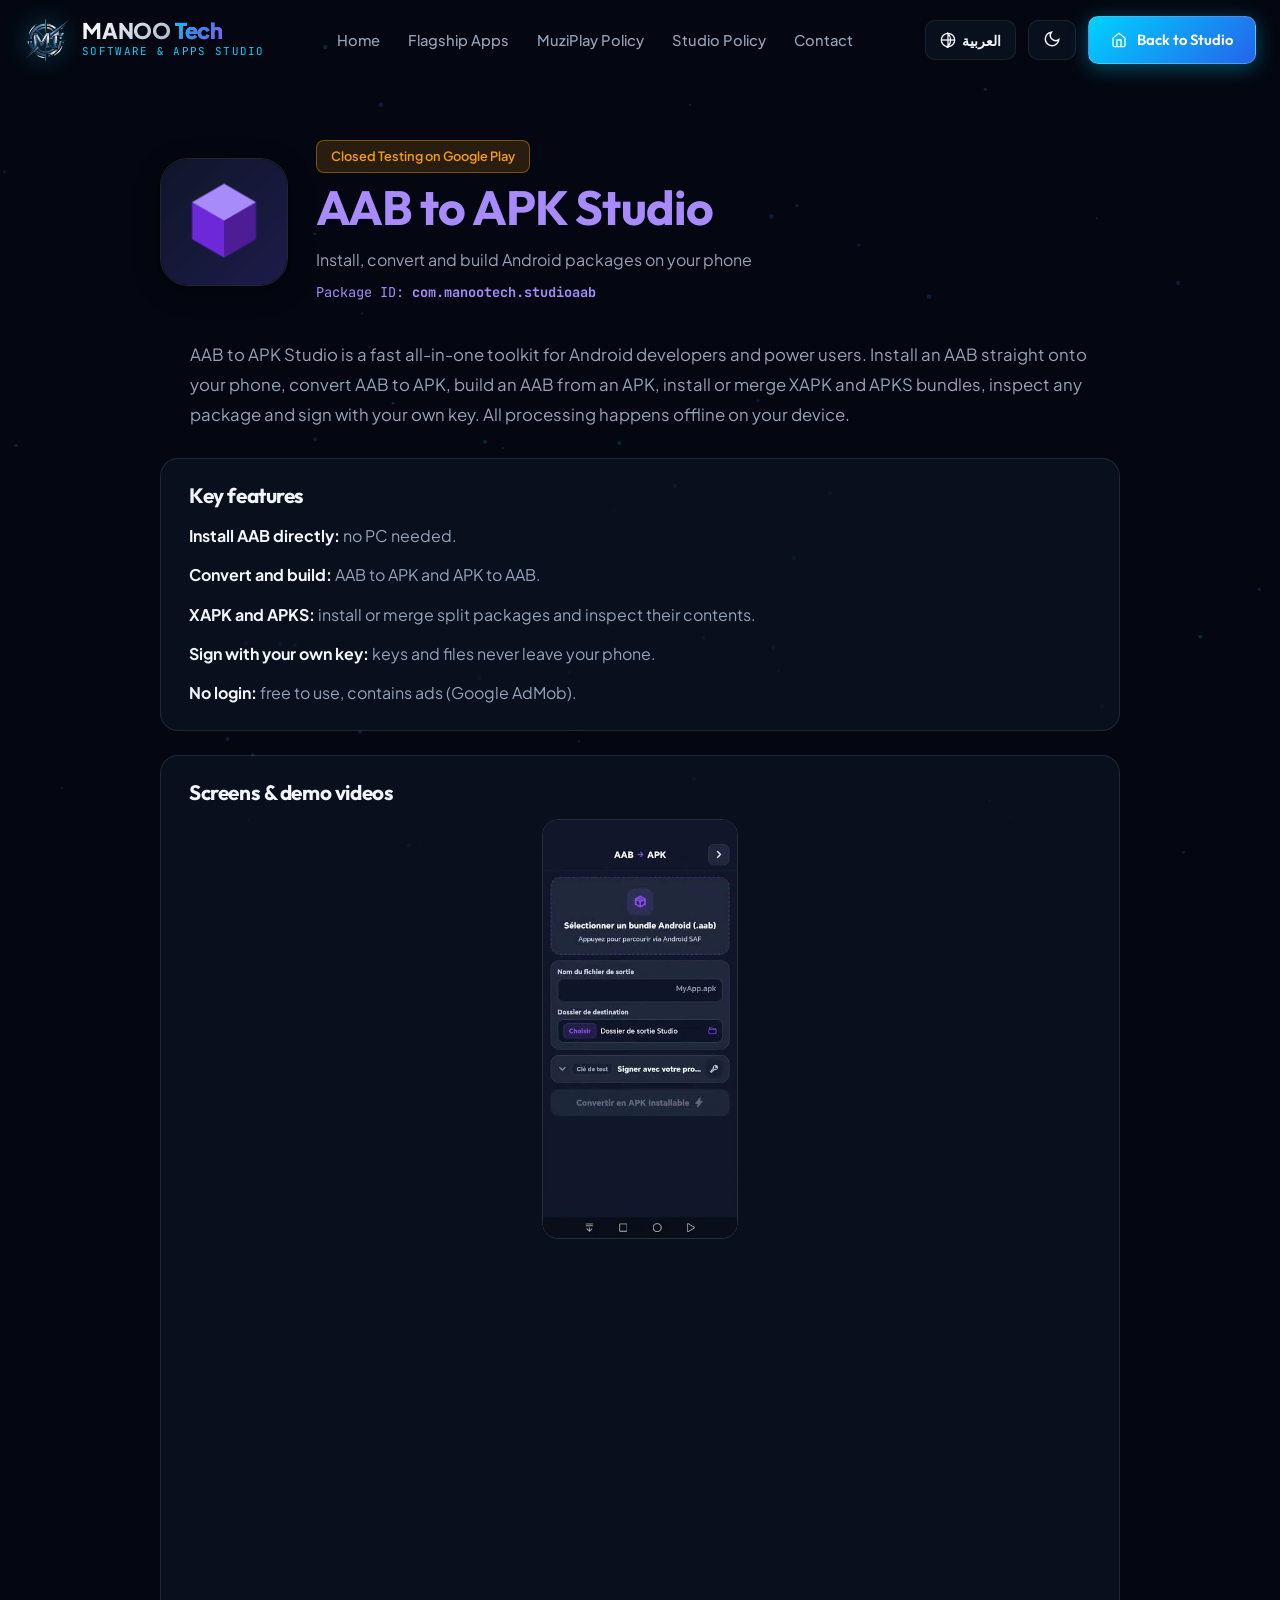
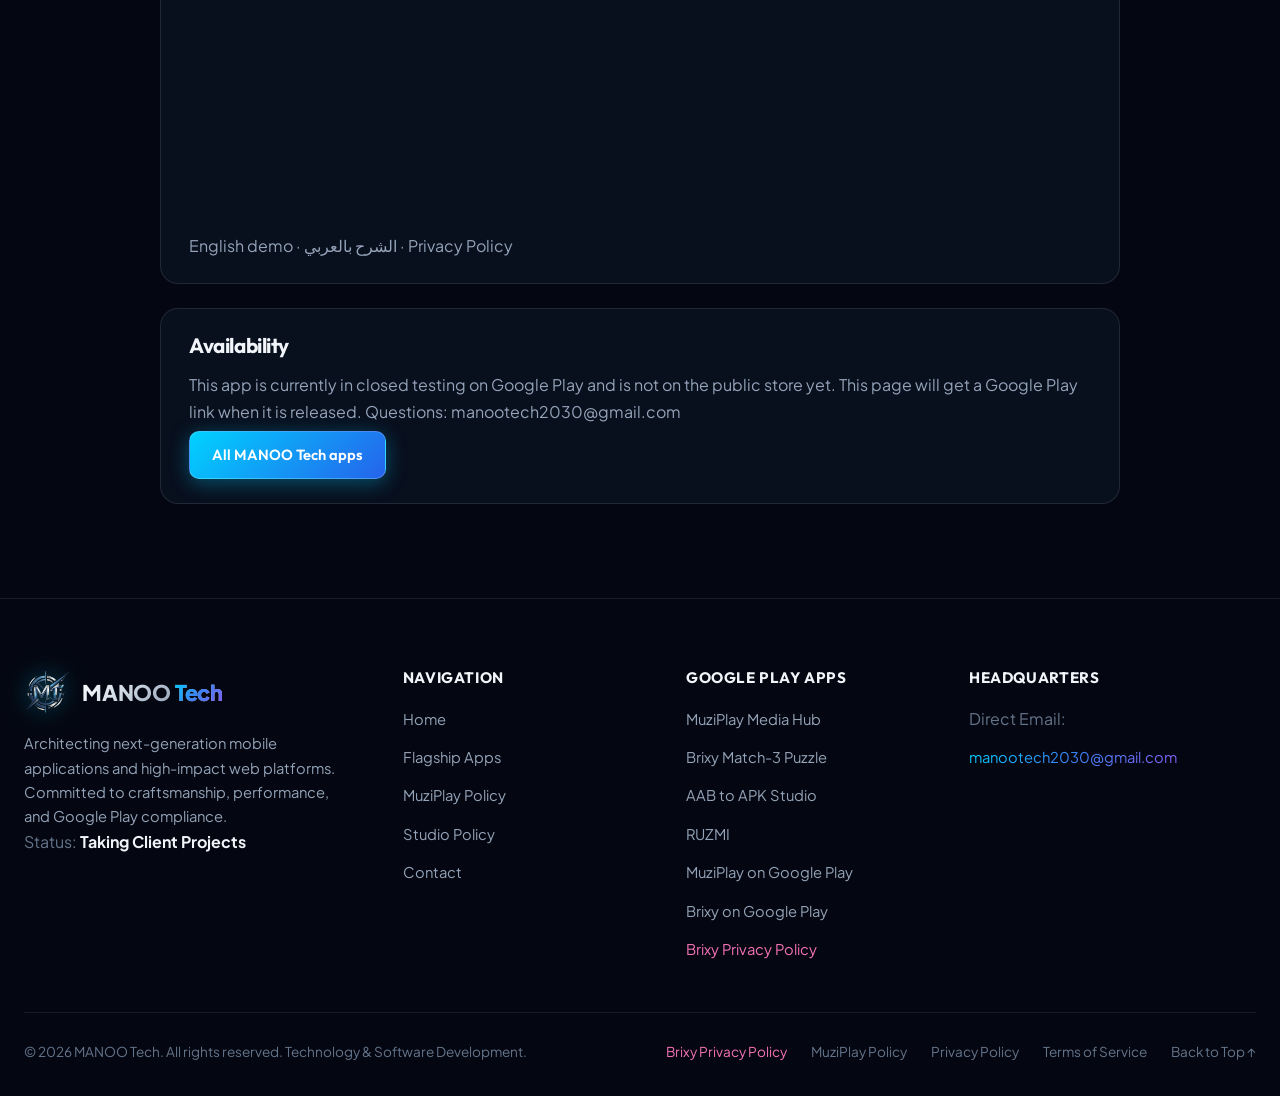
==== aab-to-apk-studio.html @ 621c97c5 "Add AAB to APK Studio and RUZMI (closed testing) cards and pages" ====
<!DOCTYPE html>
<html lang="en" dir="ltr" data-theme="dark">
<head>
  <meta charset="UTF-8">
  <meta name="viewport" content="width=device-width, initial-scale=1.0">
  <title>AAB to APK Studio | MANOO Tech</title>
  <meta name="description" content="AAB to APK Studio by MANOO Tech: install AAB directly, convert AAB to APK, build AAB from APK, install XAPK and APKS, offline. Currently in closed testing on Google Play.">
  <meta name="robots" content="index, follow">

  <!-- Favicon -->
  <link rel="icon" type="image/png" href="assets/images/logo-icon.png">

  <!-- Google Fonts -->
  <link rel="preconnect" href="https://fonts.googleapis.com">
  <link rel="preconnect" href="https://fonts.gstatic.com" crossorigin>
  <link href="https://fonts.googleapis.com/css2?family=JetBrains+Mono:wght@400;500;700&family=Outfit:wght@400;500;600;700;800;900&family=Plus+Jakarta+Sans:wght@300;400;500;600;700;800&family=Cairo:wght@400;600;700;800;900&display=swap" rel="stylesheet">

  <!-- Main Stylesheet -->
  <link rel="stylesheet" href="style.css">

  <style>
  html[lang="ar"] .en-only{display:none !important}
  html:not([lang="ar"]) .ar-only{display:none !important}
  .app-page{padding:140px 0 70px}
  .app-page-hero{display:flex;gap:28px;align-items:center;max-width:960px;margin:0 auto 36px;flex-wrap:wrap}
  .app-page-hero img.icon{width:128px;height:128px;border-radius:28px;box-shadow:0 6px 24px rgba(0,0,0,.4);border:1px solid rgba(255,255,255,.12)}
  .app-page h1{font-family:var(--font-heading);font-size:clamp(2rem,4vw,3rem);margin:6px 0 10px}
  .app-page .lead{color:var(--text-muted);font-size:1.05rem;line-height:1.8;max-width:900px;margin:0 auto 28px}
  .status-pill{display:inline-flex;align-items:center;gap:8px;padding:5px 14px;border-radius:8px;font-size:.8rem;font-weight:600;background:rgba(245,158,11,.15);border:1px solid rgba(245,158,11,.4);color:#f59e0b}
  .info-card{max-width:960px;margin:0 auto 24px;background:var(--bg-card);border:1px solid rgba(255,255,255,.1);border-radius:18px;padding:24px 28px}
  .info-card h2{font-family:var(--font-heading);font-size:1.3rem;margin-bottom:14px}
  .info-card ul{list-style:none;padding:0;margin:0;display:grid;gap:12px}
  .info-card li{line-height:1.7;color:var(--text-muted)}
  .info-card li strong{color:var(--text-main)}
  .vid-grid{display:grid;grid-template-columns:repeat(auto-fit,minmax(240px,1fr));gap:20px;justify-items:center}
  .vid-grid iframe{width:100%;max-width:315px;aspect-ratio:9/16;border:0;border-radius:14px}
  .shots{display:flex;gap:18px;flex-wrap:wrap;justify-content:center}
  .shots img{height:420px;border-radius:16px;border:1px solid rgba(255,255,255,.12)}
  .pkg{font-family:var(--font-mono);word-break:break-all}
  .actions{display:flex;gap:12px;flex-wrap:wrap;margin-top:6px}
  @media(max-width:600px){.app-page-hero{flex-direction:column;text-align:center}}
</style>
</head>
<body>

  <!-- Particle Background Canvas -->
  <canvas id="matrixCanvas"></canvas>

  <!-- ==========================================================================
       Header / Navbar
       ========================================================================== -->
  <header class="site-header">
    <div class="container nav-wrap">
      
      <!-- Brand Logo -->
      <a href="index.html#home" class="brand-logo" id="nav-brand" aria-label="MANOO Tech Home">
        <img src="assets/images/logo-icon.png" alt="MANOO Tech Logo" class="brand-icon-img">
        <div class="brand-text-group" dir="ltr">
          <span class="brand-name" dir="ltr"><bdi>MANOO</bdi> <span class="gradient-cyan"><bdi>Tech</bdi></span></span>
          <span class="brand-tagline" dir="ltr"><bdi>Software &amp; Apps Studio</bdi></span>
        </div>
      </a>

      <!-- Navigation Links -->
      <nav aria-label="Main Navigation">
        <ul class="nav-links">
          <li><a href="index.html#home" class="nav-link" data-i18n="nav_home">Home</a></li>
          <li><a href="index.html#apps" class="nav-link" data-i18n="nav_apps">Flagship Apps</a></li>
          <li><a href="muziplay-privacy.html" class="nav-link">MuziPlay Policy</a></li>
          <li><a href="privacy.html" class="nav-link" data-i18n="nav_general_policy">Studio Policy</a></li>
          <li><a href="index.html#contact" class="nav-link" data-i18n="nav_contact">Contact</a></li>
        </ul>
      </nav>

      <!-- Action Utilities: Language Toggle & Theme Toggle -->
      <div class="nav-actions">
        <!-- Language Switcher -->
        <button class="nav-tool-btn" id="langToggleBtn" aria-label="Toggle Language" title="Switch Language">
          <svg width="16" height="16" viewBox="0 0 24 24" fill="none" stroke="currentColor" stroke-width="2">
            <circle cx="12" cy="12" r="10"></circle>
            <line x1="2" y1="12" x2="22" y2="12"></line>
            <path d="M12 2a15.3 15.3 0 0 1 4 10 15.3 15.3 0 0 1-4 10 15.3 15.3 0 0 1-4 10 15.3 15.3 0 0 1 4-10z"></path>
          </svg>
          <span id="langBtnText">العربية</span>
        </button>

        <!-- Theme Switcher -->
        <button class="nav-tool-btn" id="themeToggleBtn" aria-label="Toggle Dark/Light Mode">
          <span id="themeToggleIcon">
            <svg class="theme-toggle-icon" viewBox="0 0 24 24" fill="none" stroke="currentColor" stroke-width="2">
              <path d="M21 12.79A9 9 0 1 1 11.21 3 7 7 0 0 0 21 12.79z"></path>
            </svg>
          </span>
        </button>

        <!-- Back to Home CTA -->
        <a href="index.html" class="btn-primary" id="nav-cta-btn">
          <svg width="16" height="16" viewBox="0 0 24 24" fill="none" stroke="currentColor" stroke-width="2">
            <path d="M3 9l9-7 9 7v11a2 2 0 0 1-2 2H5a2 2 0 0 1-2-2z"/>
            <polyline points="9 22 9 12 15 12 15 22"/>
          </svg>
          <span data-i18n="policy_back_home">Back to Studio</span>
        </a>

        <button class="mobile-nav-toggle" aria-label="Toggle navigation menu">
          <svg width="24" height="24" viewBox="0 0 24 24" fill="none" stroke="currentColor" stroke-width="2">
            <line x1="3" y1="12" x2="21" y2="12"></line>
            <line x1="3" y1="6" x2="21" y2="6"></line>
            <line x1="3" y1="18" x2="21" y2="18"></line>
          </svg>
        </button>
      </div>
    </div>
  </header>

  <main>
<section class="app-page"><div class="container">
  <div class="app-page-hero">
    <img class="icon" src="assets/images/aab-studio-icon.png" alt="AAB to APK Studio icon">
    <div>
      <span class="status-pill"><span class="en-only">Closed Testing on Google Play</span><span class="ar-only">اختبار مغلق على Google Play</span></span>
      <h1 style="color:#a78bfa">AAB to APK Studio</h1>
      <div class="en-only" style="color:var(--text-muted)">Install, convert and build Android packages on your phone</div>
      <div class="ar-only" style="color:var(--text-muted)">تثبيت وتحويل وبناء حزم أندرويد على هاتفك</div>
      <div class="pkg" dir="ltr" style="margin-top:8px;font-size:.85rem;color:#a78bfa">Package ID: <strong>com.manootech.studioaab</strong></div>
    </div>
  </div>
  <p class="lead en-only">AAB to APK Studio is a fast all-in-one toolkit for Android developers and power users. Install an AAB straight onto your phone, convert AAB to APK, build an AAB from an APK, install or merge XAPK and APKS bundles, inspect any package and sign with your own key. All processing happens offline on your device.</p>
  <p class="lead ar-only">AAB to APK Studio استوديو سريع ومتكامل للمطورين والمستخدمين المحترفين. ثبّت ملف AAB مباشرة على هاتفك، حوّل AAB إلى APK، ابنِ AAB من APK، ثبّت أو ادمج حزم XAPK وAPKS، افحص أي حزمة ووقّع بمفتاحك الخاص. كل المعالجة تتم أوفلاين على جهازك.</p>
  <div class="info-card"><h2><span class="en-only">Key features</span><span class="ar-only">أهم المميزات</span></h2>
    <ul class="en-only"><li><strong>Install AAB directly:</strong> no PC needed.</li><li><strong>Convert and build:</strong> AAB to APK and APK to AAB.</li><li><strong>XAPK and APKS:</strong> install or merge split packages and inspect their contents.</li><li><strong>Sign with your own key:</strong> keys and files never leave your phone.</li><li><strong>No login:</strong> free to use, contains ads (Google AdMob).</li></ul><ul class="ar-only"><li><strong>تثبيت AAB مباشرة:</strong> بدون كمبيوتر.</li><li><strong>تحويل وبناء:</strong> من AAB إلى APK ومن APK إلى AAB.</li><li><strong>XAPK وAPKS:</strong> تثبيت أو دمج الحزم المقسّمة وفحص محتواها.</li><li><strong>توقيع بمفتاحك:</strong> المفاتيح والملفات لا تغادر هاتفك.</li><li><strong>بدون تسجيل دخول:</strong> مجاني ويحتوي على إعلانات (Google AdMob).</li></ul></div>
  <div class="info-card"><h2><span class="en-only">Screens &amp; demo videos</span><span class="ar-only">صور وفيديوهات شرح</span></h2>
    <div class="shots" style="margin-bottom:20px"><img src="assets/images/aab-studio-screen-en.jpg" alt="AAB to APK Studio screen"></div>
    <div class="vid-grid"><iframe src="https://www.youtube-nocookie.com/embed/MrFi4N395EU" title="demo" loading="lazy" allowfullscreen></iframe><iframe src="https://www.youtube-nocookie.com/embed/MbCEY2E-694" title="demo" loading="lazy" allowfullscreen></iframe></div>
    <p style="margin-top:14px;color:var(--text-muted)"><a href="https://youtube.com/shorts/MrFi4N395EU" target="_blank" rel="noopener">English demo</a> · <a href="https://youtube.com/shorts/MbCEY2E-694" target="_blank" rel="noopener">الشرح بالعربي</a> · <a href="https://aab-to-apk-studio-privacy.surge.sh/" target="_blank" rel="noopener"><span class="en-only">Privacy Policy</span><span class="ar-only">سياسة الخصوصية</span></a></p></div>
  <div class="info-card"><h2><span class="en-only">Availability</span><span class="ar-only">التوفر</span></h2>
    <p class="en-only" style="color:var(--text-muted)">This app is currently in closed testing on Google Play and is not on the public store yet. This page will get a Google Play link when it is released. Questions: <a href="mailto:manootech2030@gmail.com">manootech2030@gmail.com</a></p>
    <p class="ar-only" style="color:var(--text-muted)">التطبيق حالياً في الاختبار المغلق على Google Play وغير متاح بعد في المتجر العام. سنضيف رابط Google Play هنا عند الإصدار. للتواصل: <a href="mailto:manootech2030@gmail.com">manootech2030@gmail.com</a></p>
    <div class="actions"><a class="btn-primary" href="index.html#apps"><span class="en-only">All MANOO Tech apps</span><span class="ar-only">كل تطبيقات MANOO Tech</span></a></div></div>
</div></section>
</main>

  <!-- ==========================================================================
       Site Footer
       ========================================================================== -->
  <footer class="site-footer">
    <div class="container footer-container">
      
      <div class="footer-main-grid">
        
        <!-- Col 1: Brand Info -->
        <div class="footer-brand-summary">
          <a href="index.html#home" class="brand-logo" aria-label="MANOO Tech">
            <img src="assets/images/logo-icon.png" alt="MANOO Tech Logo" class="brand-icon-img">
            <span class="brand-name">
              <bdi dir="ltr">MANOO</bdi> <span class="gradient-cyan"><bdi dir="ltr">Tech</bdi></span>
            </span>
          </a>
          <p data-i18n="footer_summary">
            Architecting next-generation mobile applications and high-impact web platforms. Committed to craftsmanship, performance, and Google Play compliance.
          </p>
          <div class="footer-status-pill">
            <span class="status-indicator-dot"></span>
            <span style="color: var(--text-dim);" data-i18n="footer_status_label">Studio Status:</span>
            <strong data-i18n="footer_status_val">Open for Innovation</strong>
          </div>
        </div>

        <!-- Col 2: Navigation -->
        <div>
          <h4 class="footer-col-title" data-i18n="footer_nav_title">Navigation</h4>
          <ul class="footer-nav-list">
            <li><a href="index.html#home" data-i18n="nav_home">Home Overview</a></li>
            <li><a href="index.html#apps" data-i18n="nav_apps">Flagship Applications</a></li>
            <li><a href="muziplay-privacy.html">MuziPlay Policy</a></li>
            <li><a href="privacy.html" data-i18n="nav_general_policy">Studio General Policy</a></li>
            <li><a href="index.html#contact" data-i18n="nav_contact">Get In Touch</a></li>
          </ul>
        </div>

        <!-- Col 3: Flagship Products -->
        <div>
          <h4 class="footer-col-title" data-i18n="footer_apps_title">Google Play Apps</h4>
          <ul class="footer-nav-list">
            <li><a href="index.html#app-muziplay">MuziPlay Media Hub</a></li>
            <li><a href="index.html#app-brixy">Brixy Match-3 Puzzle</a></li>
            <li><a href="aab-to-apk-studio.html">AAB to APK Studio</a></li>
            <li><a href="ruzmi.html">RUZMI</a></li>
            <li><a href="https://play.google.com/store/apps/details?id=com.aistudio.muziplay.xnxfyx" target="_blank" rel="noopener">MuziPlay on Google Play</a></li>
            <li><a href="https://play.google.com/store/apps/details?id=com.aistudio.brixy.kwxyzq" target="_blank" rel="noopener">Brixy on Google Play</a></li>
            <li><a href="brixy-privacy.html" style="color: #f472b6;">Brixy Privacy Policy</a></li>
          </ul>
        </div>

        <!-- Col 4: Contact info -->
        <div>
          <h4 class="footer-col-title" data-i18n="footer_hq_title">Headquarters</h4>
          <ul class="footer-nav-list">
            <li><span style="color: var(--text-dim);" data-i18n="footer_email_label">Direct Email:</span></li>
            <li><a href="mailto:manootech2030@gmail.com" class="gradient-cyan">manootech2030@gmail.com</a></li>
          </ul>
        </div>

      </div>

      <!-- Bottom Bar -->
      <div class="footer-bottom-bar">
        <div data-i18n="footer_rights">
          © 2026 MANOO Tech. All rights reserved. Technology &amp; Software Development.
        </div>
        <div class="footer-legal-links">
          <a href="brixy-privacy.html" style="color: #f472b6;">Brixy Privacy Policy</a>
          <a href="muziplay-privacy.html">MuziPlay Policy</a>
          <a href="privacy.html" data-i18n="footer_privacy">Studio Policy</a>
          <a href="privacy.html#terms" data-i18n="footer_terms">Terms of Service</a>
          <a href="#" data-i18n="footer_top">Back to Top ↑</a>
        </div>
      </div>

    </div>
  </footer>

  <!-- Master Script -->
  <script src="script.js"></script>
</body>
</html>
---- style.css ----
/* ==========================================================================
   MANOO TECH - Premium Technology & Software Development
   Modern Cyber-Metallic Design System & Styling
   Dual-Theme (Dark / Futuristic Platinum Light) + Bilingual RTL Support
   ========================================================================== */

@import url('https://fonts.googleapis.com/css2?family=Cairo:wght@400;500;600;700;800;900&family=JetBrains+Mono:wght@400;500;600&family=Outfit:wght@300;400;500;600;700;800;900&family=Plus+Jakarta+Sans:wght@300;400;500;600;700&display=swap');

/* --- Root Design Tokens (Dark Theme Default) --- */
:root {
  --font-heading: 'Outfit', -apple-system, BlinkMacSystemFont, sans-serif;
  --font-body: 'Plus Jakarta Sans', -apple-system, BlinkMacSystemFont, sans-serif;
  --font-mono: 'JetBrains Mono', monospace;

  /* Dark Theme Colors */
  --bg-dark: #040711;
  --bg-deep: #070d1d;
  --bg-card: rgba(11, 20, 38, 0.65);
  --bg-card-hover: rgba(16, 28, 54, 0.85);
  --bg-elevated: #0f1c35;
  --bg-input: rgba(15, 23, 42, 0.75);
  --bg-header: rgba(4, 7, 17, 0.85);

  --text-main: #f1f5f9;
  --text-muted: #94a3b8;
  --text-dim: #64748b;

  --cyan-core: #00d2ff;
  --cyan-glow: rgba(0, 210, 255, 0.35);
  --blue-core: #2563eb;
  --blue-bright: #38bdf8;
  --emerald-accent: #10b981;
  --purple-accent: #8b5cf6;
  --amber-accent: #f59e0b;

  /* Chrome / Steel Gradients */
  --chrome-gradient: linear-gradient(135deg, #ffffff 0%, #cbd5e1 35%, #94a3b8 70%, #f8fafc 100%);
  --tech-gradient: linear-gradient(135deg, #00d2ff 0%, #3b82f6 50%, #8b5cf6 100%);

  /* Borders & Glass */
  --border-glass: rgba(255, 255, 255, 0.08);
  --border-cyan: rgba(0, 210, 255, 0.22);
  --border-active: rgba(0, 210, 255, 0.6);
  --glass-blur: blur(20px);
  --glass-shadow: 0 16px 40px -10px rgba(0, 0, 0, 0.65), 0 0 20px rgba(0, 210, 255, 0.08);

  /* Transitions */
  --ease-spring: cubic-bezier(0.16, 1, 0.3, 1);
  --transition-fast: 0.2s var(--ease-spring);
  --transition-medium: 0.35s var(--ease-spring);
}

/* --- Futuristic Platinum Light Theme --- */
[data-theme="light"] {
  --bg-dark: #f8fafc;
  --bg-deep: #ffffff;
  --bg-card: rgba(255, 255, 255, 0.85);
  --bg-card-hover: #ffffff;
  --bg-elevated: #f1f5f9;
  --bg-input: #ffffff;
  --bg-header: rgba(248, 250, 252, 0.88);

  --text-main: #0f172a;
  --text-muted: #475569;
  --text-dim: #64748b;

  --cyan-core: #0284c7;
  --cyan-glow: rgba(2, 132, 199, 0.2);
  --blue-core: #1d4ed8;
  --blue-bright: #0284c7;

  --chrome-gradient: linear-gradient(135deg, #0f172a 0%, #334155 50%, #0284c7 100%);
  --tech-gradient: linear-gradient(135deg, #0284c7 0%, #2563eb 100%);

  --border-glass: rgba(15, 23, 42, 0.1);
  --border-cyan: rgba(2, 132, 199, 0.28);
  --glass-shadow: 0 16px 35px -10px rgba(15, 23, 42, 0.08), 0 0 15px rgba(2, 132, 199, 0.05);
}

/* --- RTL Arabic Typography Overrides --- */
[dir="rtl"] {
  --font-heading: 'Cairo', 'Outfit', sans-serif;
  --font-body: 'Cairo', 'Plus Jakarta Sans', sans-serif;
  text-align: right;
}

[dir="rtl"] .hero-title,
[dir="rtl"] .section-title,
[dir="rtl"] .app-card-title,
[dir="rtl"] .brand-name {
  letter-spacing: normal;
}

[dir="rtl"] #hero-explore-btn svg {
  transform: scaleX(-1);
}

.app-play-btn svg,
[dir="rtl"] .app-play-btn svg,
.tech-pill svg,
[dir="rtl"] .tech-pill svg {
  transform: none !important;
}

/* --- Base Reset --- */
*, *::before, *::after {
  margin: 0;
  padding: 0;
  box-sizing: border-box;
}

html {
  scroll-behavior: smooth;
  font-size: 16px;
}

body {
  background-color: var(--bg-dark);
  color: var(--text-main);
  font-family: var(--font-body);
  line-height: 1.65;
  overflow-x: hidden;
  position: relative;
  min-height: 100vh;
  -webkit-font-smoothing: antialiased;
  -moz-osx-font-smoothing: grayscale;
  transition: background-color 0.3s ease, color 0.3s ease;
}

/* Background Atmosphere */
.ambient-glow-1 {
  position: fixed;
  top: -150px;
  left: 20%;
  width: 600px;
  height: 600px;
  background: radial-gradient(circle, rgba(0, 210, 255, 0.12) 0%, transparent 70%);
  filter: blur(80px);
  pointer-events: none;
  z-index: 0;
  animation: floatOrb 18s ease-in-out infinite alternate;
}

[data-theme="light"] .ambient-glow-1 {
  background: radial-gradient(circle, rgba(2, 132, 199, 0.08) 0%, transparent 70%);
}

.ambient-glow-2 {
  position: fixed;
  bottom: 10%;
  right: -100px;
  width: 650px;
  height: 650px;
  background: radial-gradient(circle, rgba(37, 99, 235, 0.14) 0%, transparent 70%);
  filter: blur(100px);
  pointer-events: none;
  z-index: 0;
  animation: floatOrb 22s ease-in-out infinite alternate-reverse;
}

[data-theme="light"] .ambient-glow-2 {
  background: radial-gradient(circle, rgba(99, 102, 241, 0.06) 0%, transparent 70%);
}

#matrixCanvas {
  position: fixed;
  top: 0;
  left: 0;
  width: 100vw;
  height: 100vh;
  pointer-events: none;
  z-index: 0;
  opacity: 0.35;
}

[data-theme="light"] #matrixCanvas {
  opacity: 0.15;
}

@keyframes floatOrb {
  0% { transform: translate(0, 0) scale(1); }
  50% { transform: translate(40px, -50px) scale(1.1); }
  100% { transform: translate(-30px, 30px) scale(0.95); }
}

/* Typography Helpers */
h1, h2, h3, h4, h5, h6 {
  font-family: var(--font-heading);
  font-weight: 700;
  letter-spacing: -0.02em;
  color: var(--text-main);
  line-height: 1.2;
}

.gradient-text {
  background: var(--chrome-gradient);
  -webkit-background-clip: text;
  -webkit-text-fill-color: transparent;
  display: inline-block;
}

.gradient-cyan {
  background: var(--tech-gradient);
  -webkit-background-clip: text;
  -webkit-text-fill-color: transparent;
  display: inline-block;
}

.code-font {
  font-family: var(--font-mono);
}

a {
  color: inherit;
  text-decoration: none;
  transition: color var(--transition-fast);
}

img {
  max-width: 100%;
  height: auto;
  display: block;
}

/* Layout Container */
.container {
  width: 100%;
  max-width: 1280px;
  margin: 0 auto;
  padding: 0 24px;
  position: relative;
  z-index: 2;
}

/* Section Header Component */
.section-badge {
  display: inline-flex;
  align-items: center;
  gap: 8px;
  padding: 6px 14px;
  background: rgba(0, 210, 255, 0.08);
  border: 1px solid var(--border-cyan);
  border-radius: 999px;
  color: var(--cyan-core);
  font-size: 0.82rem;
  font-weight: 600;
  letter-spacing: 0.06em;
  text-transform: uppercase;
  margin-bottom: 16px;
  backdrop-filter: blur(8px);
}

.section-badge .pulse-dot {
  width: 7px;
  height: 7px;
  border-radius: 50%;
  background: var(--cyan-core);
  box-shadow: 0 0 10px var(--cyan-core);
  animation: pulseCore 2s infinite;
}

@keyframes pulseCore {
  0%, 100% { opacity: 1; transform: scale(1); }
  50% { opacity: 0.4; transform: scale(1.3); }
}

.section-header {
  text-align: center;
  max-width: 740px;
  margin: 0 auto 64px auto;
}

.section-title {
  font-size: clamp(2rem, 3.5vw, 2.75rem);
  margin-bottom: 16px;
}

.section-desc {
  font-size: 1.08rem;
  color: var(--text-muted);
}

/* ==========================================================================
   Header & Navigation
   ========================================================================== */
.site-header {
  position: fixed;
  top: 0;
  left: 0;
  width: 100%;
  z-index: 100;
  padding: 16px 0;
  transition: all var(--transition-medium);
}

.site-header.scrolled {
  padding: 10px 0;
  background: var(--bg-header);
  backdrop-filter: var(--glass-blur);
  -webkit-backdrop-filter: var(--glass-blur);
  border-bottom: 1px solid var(--border-glass);
  box-shadow: 0 10px 30px -10px rgba(0,0,0,0.25);
}

.nav-wrap {
  display: flex;
  align-items: center;
  justify-content: space-between;
}

.brand-logo {
  display: flex;
  align-items: center;
  gap: 12px;
  position: relative;
}

.brand-icon-img {
  width: 46px;
  height: 46px;
  object-fit: contain;
  filter: drop-shadow(0 0 12px var(--cyan-glow));
  transition: transform var(--transition-fast), filter var(--transition-fast);
}

.brand-logo:hover .brand-icon-img {
  transform: rotate(6deg) scale(1.08);
  filter: drop-shadow(0 0 20px var(--cyan-core));
}

.brand-text-group {
  display: flex;
  flex-direction: column;
  direction: ltr !important;
  unicode-bidi: isolate !important;
  text-align: left;
}

.brand-name {
  font-size: 1.35rem;
  font-weight: 800;
  letter-spacing: -0.01em;
  line-height: 1.1;
  background: var(--chrome-gradient);
  -webkit-background-clip: text;
  -webkit-text-fill-color: transparent;
  direction: ltr !important;
  unicode-bidi: isolate !important;
  white-space: nowrap;
}

.brand-tagline {
  font-size: 0.68rem;
  font-family: var(--font-mono);
  letter-spacing: 0.12em;
  color: var(--cyan-core);
  text-transform: uppercase;
  direction: ltr !important;
  unicode-bidi: isolate !important;
  white-space: nowrap;
}

.brand-name bdi,
.brand-name span {
  display: inline;
  direction: ltr !important;
  unicode-bidi: isolate !important;
}

[dir="rtl"] .brand-text-group {
  text-align: right;
  direction: ltr !important;
}



.nav-links {
  display: flex;
  align-items: center;
  list-style: none;
  gap: 28px;
}

.nav-link {
  font-size: 0.92rem;
  font-weight: 500;
  color: var(--text-muted);
  position: relative;
  padding: 6px 0;
}

.nav-link::after {
  content: '';
  position: absolute;
  bottom: 0;
  left: 0;
  width: 0;
  height: 2px;
  background: var(--cyan-core);
  box-shadow: 0 0 8px var(--cyan-core);
  transition: width var(--transition-fast);
}

.nav-link:hover, .nav-link.active {
  color: var(--text-main);
}

.nav-link:hover::after, .nav-link.active::after {
  width: 100%;
}

.nav-actions {
  display: flex;
  align-items: center;
  gap: 12px;
}

/* Nav Control Buttons (Language & Theme) */
.nav-tool-btn {
  display: inline-flex;
  align-items: center;
  justify-content: center;
  gap: 6px;
  height: 40px;
  padding: 0 14px;
  background: var(--bg-card);
  border: 1px solid var(--border-glass);
  border-radius: 10px;
  color: var(--text-main);
  font-family: var(--font-body);
  font-size: 0.85rem;
  font-weight: 600;
  cursor: pointer;
  transition: all var(--transition-fast);
  backdrop-filter: blur(10px);
}

.nav-tool-btn:hover {
  border-color: var(--border-cyan);
  color: var(--cyan-core);
  transform: translateY(-1px);
  box-shadow: 0 4px 12px var(--cyan-glow);
}

.theme-toggle-icon {
  width: 18px;
  height: 18px;
}

.btn-primary {
  display: inline-flex;
  align-items: center;
  justify-content: center;
  gap: 10px;
  padding: 11px 22px;
  background: linear-gradient(135deg, var(--cyan-core) 0%, var(--blue-core) 100%);
  border: 1px solid rgba(255, 255, 255, 0.2);
  border-radius: 10px;
  color: #ffffff;
  font-family: var(--font-heading);
  font-size: 0.92rem;
  font-weight: 600;
  cursor: pointer;
  box-shadow: 0 4px 20px var(--cyan-glow);
  transition: all var(--transition-fast);
  position: relative;
  overflow: hidden;
}

.btn-primary::before {
  content: '';
  position: absolute;
  top: 0;
  left: -100%;
  width: 100%;
  height: 100%;
  background: linear-gradient(90deg, transparent, rgba(255, 255, 255, 0.25), transparent);
  transition: left 0.6s ease;
}

.btn-primary:hover {
  transform: translateY(-2px);
  box-shadow: 0 8px 30px var(--cyan-glow);
}

.btn-primary:hover::before {
  left: 100%;
}

.btn-secondary {
  display: inline-flex;
  align-items: center;
  justify-content: center;
  gap: 10px;
  padding: 11px 20px;
  background: var(--bg-card);
  border: 1px solid var(--border-glass);
  border-radius: 10px;
  color: var(--text-main);
  font-family: var(--font-heading);
  font-size: 0.92rem;
  font-weight: 600;
  backdrop-filter: blur(10px);
  cursor: pointer;
  transition: all var(--transition-fast);
}

.btn-secondary:hover {
  background: var(--bg-card-hover);
  border-color: var(--border-cyan);
  color: var(--cyan-core);
  transform: translateY(-2px);
  box-shadow: 0 4px 18px var(--cyan-glow);
}

/* Mobile Toggle */
.mobile-nav-toggle {
  display: none;
  background: transparent;
  border: none;
  cursor: pointer;
  color: var(--text-main);
  padding: 8px;
}

/* ==========================================================================
   Hero Section (Streamlined & De-Cluttered)
   ========================================================================== */
.hero-section {
  min-height: 92vh;
  padding-top: 140px;
  padding-bottom: 70px;
  display: flex;
  align-items: center;
  position: relative;
}

.hero-grid {
  display: grid;
  grid-template-columns: 1.2fr 0.8fr;
  gap: 50px;
  align-items: center;
}

.hero-badge-wrap {
  margin-bottom: 20px;
}

.hero-status-pill {
  display: inline-flex;
  align-items: center;
  gap: 10px;
  padding: 8px 18px;
  background: var(--bg-card);
  border: 1px solid var(--border-cyan);
  border-radius: 100px;
  font-size: 0.88rem;
  font-weight: 600;
  backdrop-filter: blur(12px);
  box-shadow: 0 4px 20px rgba(0,0,0,0.15);
}

.hero-status-pill .google-play-badge {
  display: inline-flex;
  align-items: center;
  gap: 6px;
  color: var(--blue-bright);
}

.hero-status-pill .tag-separator {
  color: var(--border-glass);
}

.hero-status-pill .status-engineering-tag {
  color: #10b981;
  display: inline-flex;
  align-items: center;
  gap: 6px;
}

.hero-status-pill .blink-circle {
  width: 8px;
  height: 8px;
  border-radius: 50%;
  background: #10b981;
  box-shadow: 0 0 10px #10b981;
  animation: blinkFast 1.5s infinite;
}

@keyframes blinkFast {
  0%, 100% { opacity: 1; }
  50% { opacity: 0.3; }
}

.hero-title {
  font-size: clamp(2.4rem, 4.8vw, 3.9rem);
  font-weight: 800;
  line-height: 1.15;
  margin-bottom: 22px;
}

.hero-subtitle {
  font-size: 1.12rem;
  color: var(--text-muted);
  max-width: 580px;
  margin-bottom: 34px;
  line-height: 1.7;
}

.hero-cta-group {
  display: flex;
  flex-wrap: wrap;
  gap: 16px;
  margin-bottom: 44px;
}

.hero-stats-row {
  display: grid;
  grid-template-columns: repeat(3, 1fr);
  gap: 24px;
  padding-top: 28px;
  border-top: 1px solid var(--border-glass);
}

.stat-item {
  display: flex;
  flex-direction: column;
}

.stat-value {
  font-family: var(--font-heading);
  font-size: 2.1rem;
  font-weight: 800;
  color: var(--text-main);
  line-height: 1;
  margin-bottom: 6px;
}

.stat-value span {
  color: var(--cyan-core);
}

.stat-label {
  font-size: 0.82rem;
  color: var(--text-muted);
  text-transform: uppercase;
  letter-spacing: 0.05em;
}

/* Refined Hero Visual (Pure Brand Banner, No Clutter) */
.hero-visual {
  position: relative;
  display: flex;
  justify-content: center;
}

.hero-visual-card {
  position: relative;
  width: 100%;
  max-width: 480px;
  background: var(--bg-card);
  border: 1px solid var(--border-cyan);
  border-radius: 24px;
  padding: 24px;
  box-shadow: var(--glass-shadow);
  backdrop-filter: blur(20px);
  transition: transform var(--transition-medium), box-shadow var(--transition-medium);
}

.hero-visual-card:hover {
  transform: translateY(-4px);
  box-shadow: 0 25px 50px -10px rgba(0, 0, 0, 0.4), 0 0 35px var(--cyan-glow);
}

.card-top-header {
  display: flex;
  align-items: center;
  justify-content: space-between;
  margin-bottom: 18px;
  padding-bottom: 12px;
  border-bottom: 1px solid var(--border-glass);
}

.terminal-dots {
  display: flex;
  gap: 6px;
}

.terminal-dot {
  width: 10px;
  height: 10px;
  border-radius: 50%;
}

.dot-red { background: #ef4444; }
.dot-yellow { background: #f59e0b; }
.dot-green { background: #10b981; }

.tech-system-status {
  font-family: var(--font-mono);
  font-size: 0.75rem;
  color: var(--cyan-core);
  display: flex;
  align-items: center;
  gap: 6px;
}

.brand-banner-preview {
  width: 100%;
  border-radius: 16px;
  overflow: hidden;
  border: 1px solid var(--border-glass);
  box-shadow: 0 8px 24px rgba(0, 0, 0, 0.25);
}

.brand-banner-preview img {
  width: 100%;
  transition: transform 0.6s var(--ease-spring);
}

.hero-visual-card:hover .brand-banner-preview img {
  transform: scale(1.02);
}

.banner-footer-caption {
  display: flex;
  align-items: center;
  justify-content: space-between;
  margin-top: 14px;
  padding-top: 12px;
  border-top: 1px solid var(--border-glass);
  font-size: 0.8rem;
  color: var(--text-muted);
}

.banner-footer-caption span {
  display: flex;
  align-items: center;
  gap: 6px;
}

/* ==========================================================================
   Flagship Apps Showcase Section
   ========================================================================== */
.apps-section {
  padding: 100px 0;
  position: relative;
}

.app-showcase-card {
  background: var(--bg-card);
  border: 1px solid var(--border-glass);
  border-radius: 28px;
  padding: 50px 44px;
  margin-bottom: 56px;
  backdrop-filter: var(--glass-blur);
  transition: all var(--transition-medium);
  position: relative;
  overflow: hidden;
}

.app-showcase-card::before {
  content: '';
  position: absolute;
  top: 0;
  left: 0;
  width: 100%;
  height: 100%;
  background: radial-gradient(circle at 80% 20%, var(--card-glow, rgba(0, 210, 255, 0.08)), transparent 60%);
  pointer-events: none;
}

.app-showcase-card:hover {
  border-color: var(--card-border-hover, var(--border-cyan));
  transform: translateY(-4px);
  box-shadow: var(--glass-shadow);
}

.app-muziplay-theme {
  --card-glow: rgba(34, 197, 94, 0.12);
  --card-border-hover: rgba(34, 197, 94, 0.4);
}

.app-brixy-theme {
  --card-glow: rgba(236, 72, 153, 0.14);
  --card-border-hover: rgba(236, 72, 153, 0.4);
}

.app-card-grid {
  display: grid;
  grid-template-columns: 1.15fr 0.85fr;
  gap: 50px;
  align-items: center;
}

.app-card-grid.reverse-layout {
  grid-template-columns: 0.85fr 1.15fr;
}

.app-brand-row {
  display: flex;
  align-items: center;
  gap: 20px;
  margin-bottom: 20px;
}

.app-master-icon {
  width: 76px;
  height: 76px;
  border-radius: 18px;
  object-fit: cover;
  box-shadow: 0 10px 25px rgba(0,0,0,0.3);
  border: 2px solid rgba(255, 255, 255, 0.15);
}

.app-badge-box {
  display: flex;
  flex-direction: column;
  gap: 6px;
}

.app-type-tag {
  font-family: var(--font-mono);
  font-size: 0.78rem;
  letter-spacing: 0.08em;
  text-transform: uppercase;
  color: var(--cyan-core);
}

.testing-status-badge {
  display: inline-flex;
  align-items: center;
  gap: 8px;
  padding: 4px 12px;
  background: rgba(16, 185, 129, 0.15);
  border: 1px solid rgba(16, 185, 129, 0.35);
  border-radius: 6px;
  color: #10b981;
  font-size: 0.75rem;
  font-weight: 600;
  width: fit-content;
}

.testing-status-badge .badge-dot {
  width: 6px;
  height: 6px;
  border-radius: 50%;
  background: #10b981;
  box-shadow: 0 0 8px #10b981;
}

.app-card-title {
  font-size: clamp(1.9rem, 3vw, 2.5rem);
  margin-bottom: 14px;
  display: flex;
  align-items: baseline;
  gap: 12px;
  flex-wrap: wrap;
}

.app-card-title .subtitle-dim {
  font-size: 1.05rem;
  font-weight: 400;
  color: var(--text-muted);
}

.app-card-desc {
  font-size: 1.02rem;
  color: var(--text-muted);
  line-height: 1.7;
  margin-bottom: 26px;
}

/* Feature Pills Grid */
.features-bullet-grid {
  display: grid;
  grid-template-columns: 1fr 1fr;
  gap: 14px;
  margin-bottom: 32px;
}

.feature-bullet-item {
  display: flex;
  align-items: flex-start;
  gap: 10px;
  font-size: 0.92rem;
  color: var(--text-main);
}

.feature-icon-bullet {
  color: var(--cyan-core);
  margin-top: 3px;
  flex-shrink: 0;
}

/* Package ID Box */
.package-id-box {
  display: flex;
  align-items: center;
  justify-content: space-between;
  background: var(--bg-elevated);
  border: 1px solid var(--border-glass);
  border-radius: 10px;
  padding: 10px 16px;
  margin-bottom: 26px;
  font-family: var(--font-mono);
  font-size: 0.8rem;
  color: var(--text-muted);
}

.package-id-box code {
  color: var(--blue-bright);
}

.copy-id-btn {
  background: transparent;
  border: none;
  color: var(--text-muted);
  cursor: pointer;
  display: flex;
  align-items: center;
  gap: 6px;
  font-size: 0.75rem;
  transition: color var(--transition-fast);
}

.copy-id-btn:hover {
  color: var(--text-main);
}

/* App Action Buttons */
.app-actions-row {
  display: flex;
  flex-wrap: wrap;
  gap: 14px;
}

/* Mockup Display Box */
.app-mockup-wrapper {
  position: relative;
  display: flex;
  justify-content: center;
  align-items: center;
}

.phone-mockup-frame {
  position: relative;
  width: 290px;
  max-width: 100%;
  border-radius: 36px;
  padding: 10px;
  background: linear-gradient(135deg, #2a334a 0%, #0d1527 100%);
  border: 2px solid rgba(255, 255, 255, 0.15);
  box-shadow: 0 25px 60px -10px rgba(0,0,0,0.5), 0 0 30px var(--card-glow, rgba(0, 210, 255, 0.2));
  transition: transform 0.5s var(--ease-spring);
}

[data-theme="light"] .phone-mockup-frame {
  background: linear-gradient(135deg, #e2e8f0 0%, #cbd5e1 100%);
  border-color: rgba(15, 23, 42, 0.15);
  box-shadow: 0 20px 45px -10px rgba(15, 23, 42, 0.18);
}

.phone-mockup-frame:hover {
  transform: translateY(-8px) scale(1.02);
}

.phone-inner-screen {
  border-radius: 28px;
  overflow: hidden;
  background: #000;
  position: relative;
  width: 100%;
  aspect-ratio: 474 / 1024;
}

.phone-inner-screen img {
  width: 100%;
  height: 100%;
  object-fit: cover;
  display: block;
}

.phone-camera-island {
  position: absolute;
  top: 18px;
  left: 50%;
  transform: translateX(-50%);
  width: 70px;
  height: 16px;
  background: #000;
  border-radius: 12px;
  z-index: 10;
}

/* Interactive App Screenshot Tabs */
.preview-tabs-container {
  display: flex;
  flex-direction: column;
  align-items: center;
  gap: 14px;
}

.preview-tabs {
  display: flex;
  gap: 8px;
  flex-wrap: wrap;
  justify-content: center;
}

.preview-tab-btn {
  display: inline-flex;
  align-items: center;
  gap: 6px;
  padding: 6px 14px;
  background: var(--bg-elevated);
  border: 1px solid var(--border-glass);
  border-radius: 20px;
  color: var(--text-muted);
  font-size: 0.8rem;
  font-family: var(--font-body);
  font-weight: 600;
  cursor: pointer;
  transition: all var(--transition-fast);
}

.preview-tab-btn:hover, .preview-tab-btn.active {
  border-color: var(--cyan-core);
  background: var(--bg-card-hover);
  color: var(--text-main);
  box-shadow: 0 0 12px var(--cyan-glow);
}

.app-brixy-theme .preview-tab-btn:hover,
.app-brixy-theme .preview-tab-btn.active {
  border-color: #ec4899;
  box-shadow: 0 0 12px rgba(236, 72, 153, 0.3);
}

.phone-inner-screen img {
  width: 100%;
  display: block;
  transition: opacity 0.25s ease;
}




.form-group {
  margin-bottom: 16px;
}

.form-label {
  display: block;
  font-size: 0.82rem;
  font-weight: 600;
  color: var(--text-main);
  margin-bottom: 6px;
}

.form-input, .form-select, .form-textarea {
  width: 100%;
  background: var(--bg-input);
  border: 1px solid var(--border-glass);
  border-radius: 10px;
  padding: 12px 16px;
  color: var(--text-main);
  font-family: var(--font-body);
  font-size: 0.94rem;
  outline: none;
  transition: all var(--transition-fast);
}

.form-input:focus, .form-select:focus, .form-textarea:focus {
  border-color: var(--cyan-core);
  box-shadow: 0 0 15px var(--cyan-glow);
}

.form-select option {
  background: var(--bg-dark);
  color: var(--text-main);
}

/* ==========================================================================
   Services & Engineering Capabilities
   ========================================================================== */
.services-section {
  padding: 100px 0;
  position: relative;
}

.services-grid {
  display: grid;
  grid-template-columns: repeat(3, 1fr);
  gap: 26px;
}

.service-card {
  background: var(--bg-card);
  border: 1px solid var(--border-glass);
  border-radius: 22px;
  padding: 34px 28px;
  backdrop-filter: var(--glass-blur);
  transition: all var(--transition-medium);
  position: relative;
  overflow: hidden;
  display: flex;
  flex-direction: column;
}

.service-card:hover {
  border-color: var(--border-cyan);
  background: var(--bg-card-hover);
  transform: translateY(-6px);
  box-shadow: var(--glass-shadow);
}

.service-icon-box {
  width: 56px;
  height: 56px;
  border-radius: 16px;
  background: linear-gradient(135deg, rgba(0, 210, 255, 0.15) 0%, rgba(37, 99, 235, 0.25) 100%);
  border: 1px solid var(--border-cyan);
  display: flex;
  align-items: center;
  justify-content: center;
  color: var(--cyan-core);
  margin-bottom: 22px;
}

.service-card-title {
  font-size: 1.3rem;
  margin-bottom: 12px;
}

.service-card-desc {
  font-size: 0.95rem;
  color: var(--text-muted);
  line-height: 1.65;
  margin-bottom: 22px;
  flex-grow: 1;
}

.service-tags {
  display: flex;
  flex-wrap: wrap;
  gap: 8px;
}

.service-tag {
  font-size: 0.75rem;
  font-family: var(--font-mono);
  padding: 4px 10px;
  background: rgba(125, 125, 125, 0.1);
  border-radius: 6px;
  color: var(--text-muted);
}

/* ==========================================================================
   Engineering Pipeline & Lifecycle
   ========================================================================== */
.pipeline-section {
  padding: 90px 0;
  position: relative;
}

.pipeline-grid {
  display: grid;
  grid-template-columns: repeat(4, 1fr);
  gap: 22px;
  position: relative;
}

.pipeline-card {
  background: var(--bg-card);
  border: 1px solid var(--border-glass);
  border-radius: 18px;
  padding: 26px 22px;
  position: relative;
  transition: all var(--transition-fast);
}

.pipeline-card:hover {
  border-color: var(--border-cyan);
  background: var(--bg-card-hover);
  transform: translateY(-4px);
  box-shadow: var(--glass-shadow);
}

.pipeline-number {
  font-family: var(--font-mono);
  font-size: 1.8rem;
  font-weight: 800;
  color: var(--border-cyan);
  margin-bottom: 12px;
}

.pipeline-card:hover .pipeline-number {
  color: var(--cyan-core);
}

.pipeline-title {
  font-size: 1.15rem;
  margin-bottom: 10px;
}

.pipeline-desc {
  font-size: 0.88rem;
  color: var(--text-muted);
  line-height: 1.6;
}

/* ==========================================================================
   Tech Stack Bar / Marquee
   ========================================================================== */
.tech-stack-section {
  padding: 50px 0;
  border-top: 1px solid var(--border-glass);
  border-bottom: 1px solid var(--border-glass);
  background: var(--bg-elevated);
  backdrop-filter: blur(10px);
}

.tech-marquee-title {
  text-align: center;
  font-size: 0.85rem;
  font-family: var(--font-mono);
  letter-spacing: 0.14em;
  color: var(--text-dim);
  text-transform: uppercase;
  margin-bottom: 24px;
}

.tech-icons-row {
  display: flex;
  align-items: center;
  justify-content: center;
  flex-wrap: wrap;
  gap: 24px;
}

.tech-pill {
  display: flex;
  align-items: center;
  gap: 10px;
  padding: 8px 18px;
  background: var(--bg-card);
  border: 1px solid var(--border-glass);
  border-radius: 100px;
  font-size: 0.88rem;
  font-weight: 500;
  color: var(--text-muted);
  transition: all var(--transition-fast);
}

.tech-pill:hover {
  border-color: var(--border-cyan);
  color: var(--text-main);
  transform: translateY(-2px);
  box-shadow: 0 4px 16px var(--cyan-glow);
}

/* ==========================================================================
   Contact & Consultation Section
   ========================================================================== */
.contact-section {
  padding: 100px 0;
  position: relative;
}

.contact-grid {
  display: grid;
  grid-template-columns: 0.9fr 1.1fr;
  gap: 50px;
  background: var(--bg-card);
  border: 1px solid var(--border-glass);
  border-radius: 28px;
  padding: 50px 44px;
  backdrop-filter: var(--glass-blur);
}

.contact-info-col h3 {
  font-size: 2.1rem;
  margin-bottom: 16px;
}

.contact-info-desc {
  font-size: 1.02rem;
  color: var(--text-muted);
  line-height: 1.7;
  margin-bottom: 32px;
}

.contact-direct-items {
  display: flex;
  flex-direction: column;
  gap: 18px;
  margin-bottom: 36px;
}

.direct-item {
  display: flex;
  align-items: center;
  gap: 16px;
}

.direct-item-icon {
  width: 48px;
  height: 48px;
  border-radius: 12px;
  background: rgba(0, 210, 255, 0.1);
  border: 1px solid var(--border-cyan);
  display: flex;
  align-items: center;
  justify-content: center;
  color: var(--cyan-core);
  flex-shrink: 0;
}

.direct-item-meta span {
  font-size: 0.78rem;
  color: var(--text-dim);
  text-transform: uppercase;
  letter-spacing: 0.05em;
  display: block;
}

.direct-item-meta a, .direct-item-meta p {
  font-size: 1.02rem;
  font-weight: 600;
  color: var(--text-main);
}

.direct-item-meta a:hover {
  color: var(--cyan-core);
}

/* Form Styling */
.contact-form {
  display: flex;
  flex-direction: column;
  gap: 18px;
}

.form-row {
  display: grid;
  grid-template-columns: 1fr 1fr;
  gap: 18px;
}

.submit-feedback-msg {
  display: none;
  padding: 14px 18px;
  border-radius: 10px;
  font-size: 0.92rem;
  margin-top: 10px;
}

.submit-feedback-msg.success {
  display: block;
  background: rgba(16, 185, 129, 0.15);
  border: 1px solid #10b981;
  color: #10b981;
}

/* ==========================================================================
   Footer
   ========================================================================== */
.site-footer {
  border-top: 1px solid var(--border-glass);
  background: var(--bg-dark);
  padding: 70px 0 32px 0;
  position: relative;
  z-index: 2;
}

.footer-main-grid {
  display: grid;
  grid-template-columns: 1.4fr 1fr 1fr 1.2fr;
  gap: 44px;
  margin-bottom: 50px;
}

.footer-brand-summary {
  max-width: 320px;
}

.footer-brand-summary p {
  font-size: 0.92rem;
  color: var(--text-muted);
  line-height: 1.65;
  margin-top: 16px;
}

.footer-col-title {
  font-size: 0.95rem;
  font-weight: 700;
  color: var(--text-main);
  letter-spacing: 0.04em;
  text-transform: uppercase;
  margin-bottom: 18px;
}

.footer-nav-list {
  list-style: none;
  display: flex;
  flex-direction: column;
  gap: 12px;
}

.footer-nav-list a {
  font-size: 0.92rem;
  color: var(--text-muted);
}

.footer-nav-list a:hover {
  color: var(--cyan-core);
  padding-left: 4px;
}

[dir="rtl"] .footer-nav-list a:hover {
  padding-left: 0;
  padding-right: 4px;
}

.footer-bottom-bar {
  padding-top: 28px;
  border-top: 1px solid var(--border-glass);
  display: flex;
  align-items: center;
  justify-content: space-between;
  flex-wrap: wrap;
  gap: 16px;
  font-size: 0.85rem;
  color: var(--text-dim);
}

.footer-legal-links {
  display: flex;
  gap: 24px;
}

.footer-legal-links a:hover {
  color: var(--text-muted);
}

/* ==========================================================================
   Interactive Modals
   ========================================================================== */
.modal-backdrop {
  position: fixed;
  top: 0;
  left: 0;
  width: 100%;
  height: 100%;
  background: rgba(2, 4, 10, 0.85);
  backdrop-filter: blur(12px);
  z-index: 1000;
  display: flex;
  align-items: center;
  justify-content: center;
  padding: 24px;
  opacity: 0;
  visibility: hidden;
  transition: all var(--transition-medium);
}

.modal-backdrop.active {
  opacity: 1;
  visibility: visible;
}

.modal-dialog {
  background: var(--bg-card);
  border: 1px solid var(--border-cyan);
  border-radius: 24px;
  width: 100%;
  max-width: 660px;
  max-height: 90vh;
  overflow-y: auto;
  padding: 36px;
  position: relative;
  box-shadow: 0 25px 60px rgba(0, 0, 0, 0.6), 0 0 35px var(--cyan-glow);
  transform: translateY(20px) scale(0.96);
  transition: transform var(--transition-medium);
}

.modal-backdrop.active .modal-dialog {
  transform: translateY(0) scale(1);
}

.modal-close-btn {
  position: absolute;
  top: 24px;
  right: 24px;
  background: rgba(125, 125, 125, 0.15);
  border: none;
  color: var(--text-muted);
  width: 36px;
  height: 36px;
  border-radius: 50%;
  cursor: pointer;
  display: flex;
  align-items: center;
  justify-content: center;
  font-size: 1.1rem;
  transition: all var(--transition-fast);
}

[dir="rtl"] .modal-close-btn {
  right: auto;
  left: 24px;
}

.modal-close-btn:hover {
  background: rgba(125, 125, 125, 0.25);
  color: var(--text-main);
}

.modal-dialog h3 {
  font-size: 1.8rem;
  margin-bottom: 12px;
}

.modal-dialog p {
  color: var(--text-muted);
  font-size: 0.98rem;
  margin-bottom: 22px;
  line-height: 1.7;
}

.modal-policy-body {
  font-size: 0.92rem;
  line-height: 1.7;
  color: var(--text-muted);
}

.modal-policy-body h4 {
  color: var(--text-main);
  font-size: 1.1rem;
  margin: 18px 0 8px 0;
}

/* Toast Notification */
.toast-notice {
  position: fixed;
  bottom: 24px;
  right: 24px;
  background: var(--bg-card);
  border: 1px solid var(--border-cyan);
  border-radius: 12px;
  padding: 14px 20px;
  display: flex;
  align-items: center;
  gap: 12px;
  color: var(--text-main);
  font-size: 0.9rem;
  box-shadow: 0 10px 30px rgba(0, 0, 0, 0.3);
  backdrop-filter: blur(12px);
  z-index: 2000;
  transform: translateY(80px);
  opacity: 0;
  transition: all 0.35s var(--ease-spring);
}

[dir="rtl"] .toast-notice {
  right: auto;
  left: 24px;
}

.toast-notice.show {
  transform: translateY(0);
  opacity: 1;
}

/* ==========================================================================
   Responsive Breakpoints
   ========================================================================== */
@media (max-width: 1024px) {
  .hero-grid {
    grid-template-columns: 1fr;
    gap: 44px;
  }

  .hero-visual {
    order: -1;
  }

  .app-card-grid, .app-card-grid.reverse-layout {
    grid-template-columns: 1fr;
    gap: 36px;
  }

  .services-grid {
    grid-template-columns: repeat(2, 1fr);
  }

  .pipeline-grid {
    grid-template-columns: repeat(2, 1fr);
  }

  .contact-grid {
    grid-template-columns: 1fr;
    padding: 36px 24px;
  }

  .footer-main-grid {
    grid-template-columns: 1fr 1fr;
  }
}

@media (max-width: 992px) {
  .nav-links {
    position: fixed;
    top: 68px;
    left: 0;
    width: 100%;
    background: var(--bg-header);
    backdrop-filter: blur(20px);
    -webkit-backdrop-filter: blur(20px);
    flex-direction: column;
    padding: 28px 24px;
    gap: 18px;
    border-bottom: 1px solid var(--border-glass);
    transform: translateY(-150%);
    transition: transform var(--transition-medium);
  }

  .nav-links.open {
    transform: translateY(0);
  }

  .mobile-nav-toggle {
    display: block;
  }

  .nav-actions .btn-primary {
    display: none;
  }

  .services-grid {
    grid-template-columns: 1fr;
  }

  .pipeline-grid {
    grid-template-columns: 1fr;
  }

  .form-row {
    grid-template-columns: 1fr;
  }

  .features-bullet-grid {
    grid-template-columns: 1fr;
  }

  .hero-stats-row {
    grid-template-columns: 1fr;
    gap: 16px;
  }

  .footer-main-grid {
    grid-template-columns: 1fr;
    gap: 32px;
  }

  .footer-bottom-bar {
    flex-direction: column;
    text-align: center;
  }

  .app-showcase-card {
    padding: 32px 20px;
  }
}

/* Dedicated Mobile Polish (Smartphones & Small Tablets <= 580px) */
@media (max-width: 580px) {
  .container {
    padding: 0 16px;
  }

  /* Compact Navbar */
  .site-header {
    padding: 8px 0;
  }

  .brand-logo {
    gap: 8px;
  }

  .brand-icon-img {
    width: 36px;
    height: 36px;
  }

  .brand-name {
    font-size: 1.12rem;
  }

  .brand-tagline {
    display: none !important;
  }

  .nav-actions {
    gap: 6px;
  }

  .nav-tool-btn {
    padding: 6px 8px;
    font-size: 0.76rem;
    border-radius: 8px;
  }

  .nav-tool-btn svg {
    width: 14px;
    height: 14px;
  }

  /* Hero Section */
  .hero-section {
    padding: 95px 0 40px;
  }

  .hero-status-pill {
    font-size: 0.72rem;
    padding: 5px 12px;
    gap: 6px;
    flex-wrap: wrap;
    justify-content: center;
    text-align: center;
    line-height: 1.4;
  }

  .hero-title {
    font-size: clamp(1.8rem, 7.5vw, 2.3rem);
    line-height: 1.25;
    margin-bottom: 14px;
  }

  .hero-subtitle {
    font-size: 0.9rem;
    line-height: 1.6;
    margin-bottom: 20px;
  }

  .hero-cta-group {
    flex-direction: column;
    width: 100%;
    gap: 12px;
    margin-bottom: 26px;
  }

  .hero-cta-group .btn-primary,
  .hero-cta-group .btn-secondary {
    width: 100%;
    justify-content: center;
    padding: 13px 18px;
    font-size: 0.92rem;
  }

  .hero-stats-row {
    grid-template-columns: repeat(3, 1fr);
    gap: 6px;
    padding: 12px 8px;
  }

  .stat-value {
    font-size: 1.2rem;
  }

  .stat-label {
    font-size: 0.62rem;
    line-height: 1.25;
  }

  .hero-visual-card {
    padding: 12px;
    border-radius: 18px;
  }

  .terminal-chip {
    font-size: 0.72rem;
  }

  .tech-strip {
    gap: 6px;
    padding: 8px 0;
  }

  .tech-pill {
    padding: 5px 10px;
    font-size: 0.72rem;
  }

  /* App Cards & Screenshot Tabs */
  .apps-section {
    padding: 45px 0;
  }

  .app-showcase-card {
    padding: 20px 14px;
    border-radius: 20px;
    margin-bottom: 26px;
  }

  .app-master-icon {
    width: 48px;
    height: 48px;
    border-radius: 12px;
  }

  .app-card-title {
    font-size: 1.3rem;
    line-height: 1.3;
  }

  .app-card-desc {
    font-size: 0.88rem;
    line-height: 1.55;
  }

  .features-bullet-grid {
    gap: 8px;
  }

  .feature-bullet-item {
    padding: 8px 10px;
    font-size: 0.8rem;
    line-height: 1.45;
  }

  .package-id-box {
    flex-direction: column;
    align-items: flex-start;
    gap: 8px;
    padding: 9px 11px;
    font-size: 0.76rem;
  }

  .package-id-box code {
    word-break: break-all;
  }

  .copy-id-btn {
    width: 100%;
    justify-content: center;
  }

  .app-actions-row {
    flex-direction: column;
    width: 100%;
    gap: 10px;
  }

  .app-actions-row .btn-primary {
    width: 100%;
    justify-content: center;
    padding: 13px 18px;
    font-size: 0.95rem;
  }

  .phone-mockup-frame {
    width: 250px;
    max-width: 100%;
    border-radius: 32px;
    padding: 8px;
    margin: 0 auto;
  }

  .phone-inner-screen {
    border-radius: 22px;
  }

  .preview-tabs {
    display: flex;
    gap: 6px;
    justify-content: flex-start;
    overflow-x: auto;
    padding: 8px 2px;
    max-width: 100%;
    width: 100%;
    scrollbar-width: none;
    -webkit-overflow-scrolling: touch;
  }

  .preview-tab-btn {
    flex-shrink: 0;
    padding: 6px 12px;
    font-size: 0.75rem;
    white-space: nowrap;
  }

  /* Services & Pipeline */
  .section-title {
    font-size: 1.55rem;
    line-height: 1.3;
  }

  .section-desc {
    font-size: 0.88rem;
  }

  .service-card {
    padding: 18px 14px;
    border-radius: 16px;
  }

  .pipeline-card {
    padding: 16px 14px;
    border-radius: 16px;
  }

  /* Contact Section */
  .contact-grid {
    padding: 20px 14px;
    border-radius: 20px;
    gap: 26px;
  }

  .contact-info-col h3 {
    font-size: 1.35rem;
    line-height: 1.3;
  }

  .contact-info-desc {
    font-size: 0.88rem;
  }

  .direct-item {
    padding: 10px;
  }

  .form-input, .form-select, .form-textarea {
    padding: 10px 12px;
    font-size: 0.86rem;
  }

  #contact-submit-btn {
    width: 100%;
    justify-content: center;
    padding: 12px 18px;
  }

  /* Footer */
  .site-footer {
    padding: 36px 0 20px;
  }

  .footer-main-grid {
    gap: 22px;
  }

  .footer-brand-summary p {
    font-size: 0.85rem;
  }

  .footer-bottom-bar {
    padding-top: 18px;
    font-size: 0.76rem;
  }
}

/* ==========================================================================
   Privacy Policy & Terms Page Styles
   ========================================================================== */
.privacy-page-section {
  padding: 120px 0 80px;
  position: relative;
  z-index: 1;
}

.privacy-hero-wrap {
  text-align: center;
  max-width: 860px;
  margin: 0 auto 50px;
}

.privacy-hero-wrap .section-badge {
  display: inline-flex;
  margin-bottom: 16px;
}

.privacy-hero-title {
  font-family: var(--font-heading);
  font-size: clamp(2rem, 5vw, 3.2rem);
  font-weight: 800;
  line-height: 1.2;
  margin-bottom: 16px;
  letter-spacing: -0.02em;
}

.privacy-hero-desc {
  color: var(--text-muted);
  font-size: 1.1rem;
  line-height: 1.8;
  margin-bottom: 24px;
}

.privacy-meta-bar {
  display: inline-flex;
  align-items: center;
  gap: 16px;
  flex-wrap: wrap;
  justify-content: center;
  padding: 10px 24px;
  background: var(--bg-card);
  border: 1px solid var(--border-cyan);
  border-radius: 100px;
  font-size: 0.88rem;
  color: var(--cyan-core);
  box-shadow: 0 4px 20px rgba(0, 0, 0, 0.2);
}

.privacy-layout {
  display: grid;
  grid-template-columns: 290px 1fr;
  gap: 40px;
  align-items: start;
}

.privacy-sidebar {
  position: sticky;
  top: 100px;
  background: var(--bg-card);
  border: 1px solid var(--border-glass);
  border-radius: 20px;
  padding: 24px;
  box-shadow: var(--shadow-card);
  backdrop-filter: blur(12px);
}

.privacy-toc-title {
  font-family: var(--font-heading);
  font-size: 0.92rem;
  font-weight: 700;
  color: var(--text-main);
  text-transform: uppercase;
  letter-spacing: 0.05em;
  margin-bottom: 16px;
  display: flex;
  align-items: center;
  gap: 8px;
}

.privacy-toc-list {
  list-style: none;
  display: flex;
  flex-direction: column;
  gap: 6px;
  margin: 0;
  padding: 0;
}

.privacy-toc-link {
  color: var(--text-muted);
  font-size: 0.88rem;
  text-decoration: none;
  padding: 8px 12px;
  border-radius: 8px;
  transition: all var(--transition-fast);
  display: flex;
  align-items: center;
  gap: 8px;
}

.privacy-toc-link:hover {
  color: var(--cyan-core);
  background: rgba(0, 210, 255, 0.08);
}

.privacy-content-stream {
  display: flex;
  flex-direction: column;
  gap: 28px;
}

.policy-card {
  background: var(--bg-card);
  border: 1px solid var(--border-glass);
  border-radius: 20px;
  padding: 34px;
  box-shadow: var(--shadow-card);
  backdrop-filter: blur(12px);
  transition: border-color var(--transition-medium);
  scroll-margin-top: 110px;
}

.policy-card:hover {
  border-color: var(--border-cyan);
}

.policy-card-header {
  display: flex;
  align-items: center;
  gap: 16px;
  margin-bottom: 16px;
}

.policy-card-icon {
  width: 44px;
  height: 44px;
  border-radius: 12px;
  background: rgba(0, 210, 255, 0.1);
  border: 1px solid var(--border-cyan);
  display: flex;
  align-items: center;
  justify-content: center;
  color: var(--cyan-core);
  flex-shrink: 0;
}

.policy-card-title {
  font-family: var(--font-heading);
  font-size: 1.35rem;
  font-weight: 700;
  color: var(--text-main);
  margin: 0;
}

.policy-card-body {
  color: var(--text-muted);
  font-size: 0.98rem;
  line-height: 1.8;
}

.policy-card-body p {
  margin-bottom: 16px;
}

.policy-card-body p:last-child {
  margin-bottom: 0;
}

.policy-highlight-box {
  background: rgba(59, 130, 246, 0.08);
  padding: 18px 22px;
  border-radius: 12px;
  margin: 18px 0;
  font-size: 0.94rem;
  line-height: 1.7;
}

[dir="ltr"] .policy-highlight-box {
  border-left: 4px solid var(--cyan-core);
  border-right: none;
}

[dir="rtl"] .policy-highlight-box {
  border-right: 4px solid var(--cyan-core);
  border-left: none;
}

.policy-contact-banner {
  background: linear-gradient(135deg, rgba(0, 210, 255, 0.08) 0%, rgba(37, 99, 235, 0.12) 100%);
  border: 1px solid var(--border-cyan);
  border-radius: 20px;
  padding: 36px;
  text-align: center;
  margin-top: 10px;
}

.policy-contact-banner h4 {
  font-size: 1.4rem;
  margin-bottom: 10px;
  color: var(--text-main);
}

.policy-contact-banner p {
  color: var(--text-muted);
  margin-bottom: 20px;
  font-size: 1rem;
}

@media (max-width: 992px) {
  .privacy-layout {
    grid-template-columns: 1fr;
    gap: 24px;
  }
  .privacy-sidebar {
    display: none;
  }
  .policy-card {
    padding: 26px 20px;
  }
}

@media (max-width: 580px) {
  .privacy-page-section {
    padding: 85px 0 40px;
  }

  .privacy-hero-wrap {
    margin-bottom: 26px;
  }

  .privacy-hero-title {
    font-size: clamp(1.6rem, 6.5vw, 2.2rem);
    line-height: 1.25;
    margin-bottom: 12px;
  }

  .privacy-hero-desc {
    font-size: 0.92rem;
    line-height: 1.65;
    margin-bottom: 16px;
  }

  .privacy-meta-bar {
    border-radius: 12px;
    padding: 10px 14px;
    font-size: 0.78rem;
    gap: 6px;
    flex-direction: column;
    text-align: center;
    width: 100%;
  }

  .privacy-meta-bar span:nth-child(2) {
    display: none;
  }

  .privacy-content-stream {
    gap: 16px;
  }

  .policy-card {
    padding: 20px 16px;
    border-radius: 16px;
    scroll-margin-top: 75px;
    min-width: 0;
    width: 100%;
    overflow-wrap: break-word;
    word-break: break-word;
  }

  .policy-card-header {
    gap: 12px;
    margin-bottom: 12px;
  }

  .policy-card-icon {
    width: 36px;
    height: 36px;
    border-radius: 10px;
  }

  .policy-card-icon svg {
    width: 18px;
    height: 18px;
  }

  .policy-card-title {
    font-size: 1.15rem;
    line-height: 1.35;
  }

  .policy-card-body {
    font-size: 0.9rem;
    line-height: 1.65;
  }

  .policy-highlight-box {
    padding: 14px 14px;
    margin: 14px 0;
    font-size: 0.86rem;
    border-radius: 10px;
  }

  .policy-contact-banner {
    padding: 22px 14px;
    border-radius: 16px;
  }

  .policy-contact-banner h4 {
    font-size: 1.15rem;
  }

  .policy-contact-banner p {
    font-size: 0.88rem;
  }

  .policy-contact-banner .btn-primary {
    width: 100%;
    padding: 11px 14px;
    font-size: 0.85rem;
    justify-content: center;
    word-break: break-all;
  }
}



/* ==========================================================================
   Social Platforms / Follow Section
   ========================================================================== */
.social-section {
  padding: 90px 0 70px;
}

.social-head {
  text-align: center;
  max-width: 640px;
  margin: 0 auto 44px;
}

.social-head h3 {
  font-family: var(--font-heading);
  font-size: clamp(26px, 4vw, 38px);
  font-weight: 700;
  margin: 18px 0 12px;
  color: var(--text-main);
}

.social-desc {
  color: var(--text-muted);
  font-size: 16px;
  line-height: 1.7;
}

.social-grid {
  display: grid;
  grid-template-columns: repeat(auto-fit, minmax(220px, 1fr));
  gap: 18px;
}

.social-card {
  display: flex;
  flex-direction: column;
  align-items: center;
  gap: 10px;
  padding: 26px 20px;
  background: var(--bg-card);
  border: 1px solid rgba(148, 163, 184, 0.14);
  border-radius: 18px;
  text-align: center;
  text-decoration: none;
  color: var(--text-main);
  transition: transform 0.25s ease, border-color 0.25s ease, background 0.25s ease, box-shadow 0.25s ease;
  backdrop-filter: blur(8px);
}

.social-card:hover {
  transform: translateY(-4px);
  background: var(--bg-card-hover);
  border-color: var(--cyan-core);
  box-shadow: 0 12px 32px rgba(0, 210, 255, 0.12);
}

.social-icon {
  display: inline-flex;
  align-items: center;
  justify-content: center;
  width: 46px;
  height: 46px;
  border-radius: 14px;
  background: rgba(0, 210, 255, 0.08);
  border: 1px solid rgba(0, 210, 255, 0.22);
  color: var(--blue-bright);
}

.social-name {
  font-family: var(--font-heading);
  font-weight: 600;
  font-size: 16px;
  color: var(--text-main);
}

.social-sub {
  font-size: 13px;
  color: var(--text-dim);
}

.social-soon {
  opacity: 0.75;
  cursor: default;
}

.social-soon:hover {
  transform: none;
  border-color: rgba(148, 163, 184, 0.14);
  box-shadow: none;
  background: var(--bg-card);
}

.soon-chip {
  display: inline-block;
  padding: 3px 12px;
  border-radius: 999px;
  font-size: 12px;
  font-weight: 600;
  color: var(--amber-accent);
  background: rgba(245, 158, 11, 0.1);
  border: 1px solid rgba(245, 158, 11, 0.3);
}

[data-theme="light"] .social-card {
  background: rgba(255, 255, 255, 0.75);
  border-color: rgba(15, 23, 42, 0.1);
}

[data-theme="light"] .social-card:hover {
  background: #ffffff;
  box-shadow: 0 12px 32px rgba(37, 99, 235, 0.12);
}

@media (max-width: 640px) {
  .social-grid {
    grid-template-columns: repeat(2, 1fr);
  }
}


/* Monetization disclosure note (approved ads/IAP correction) */
.monetization-note {
  margin: 14px 0 4px;
  font-size: 13px;
  color: var(--text-dim);
}
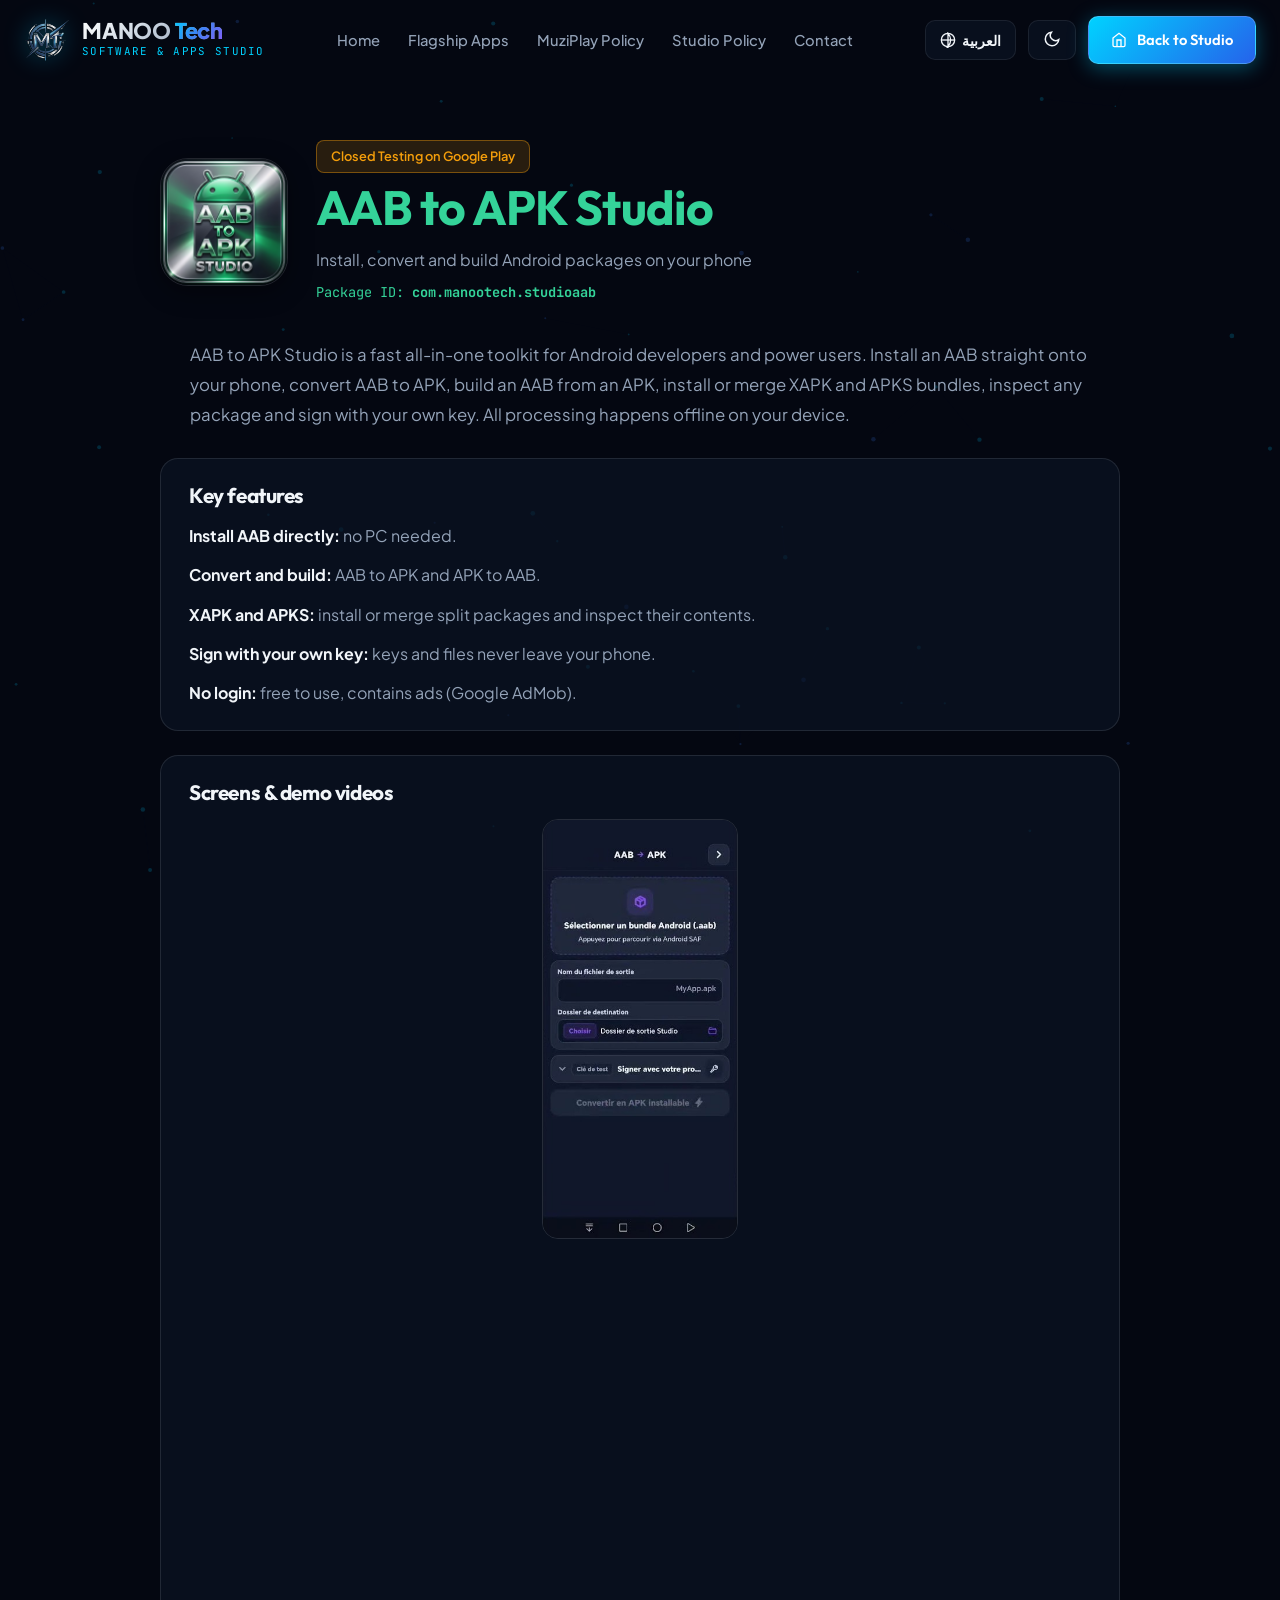
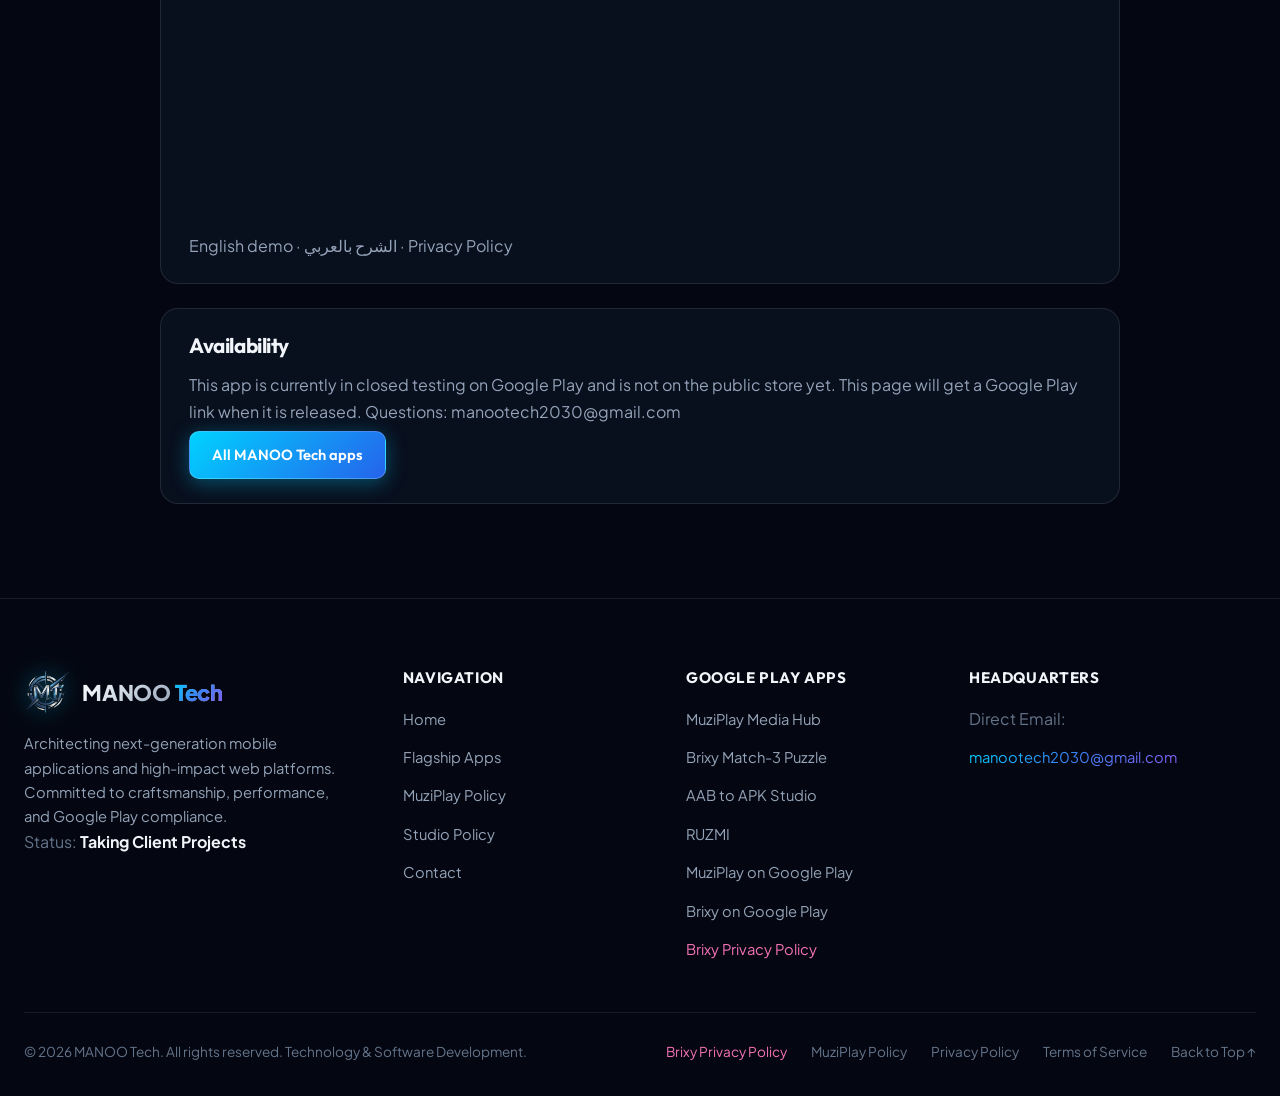
==== commit 064803ba: "Use real AAB to APK Studio and RUZMI icons" ====
--- a/aab-to-apk-studio.html
+++ b/aab-to-apk-studio.html
@@ -119,10 +119,10 @@
     <img class="icon" src="assets/images/aab-studio-icon.png" alt="AAB to APK Studio icon">
     <div>
       <span class="status-pill"><span class="en-only">Closed Testing on Google Play</span><span class="ar-only">اختبار مغلق على Google Play</span></span>
-      <h1 style="color:#a78bfa">AAB to APK Studio</h1>
+      <h1 style="color:#34d399">AAB to APK Studio</h1>
       <div class="en-only" style="color:var(--text-muted)">Install, convert and build Android packages on your phone</div>
       <div class="ar-only" style="color:var(--text-muted)">تثبيت وتحويل وبناء حزم أندرويد على هاتفك</div>
-      <div class="pkg" dir="ltr" style="margin-top:8px;font-size:.85rem;color:#a78bfa">Package ID: <strong>com.manootech.studioaab</strong></div>
+      <div class="pkg" dir="ltr" style="margin-top:8px;font-size:.85rem;color:#34d399">Package ID: <strong>com.manootech.studioaab</strong></div>
     </div>
   </div>
   <p class="lead en-only">AAB to APK Studio is a fast all-in-one toolkit for Android developers and power users. Install an AAB straight onto your phone, convert AAB to APK, build an AAB from an APK, install or merge XAPK and APKS bundles, inspect any package and sign with your own key. All processing happens offline on your device.</p>
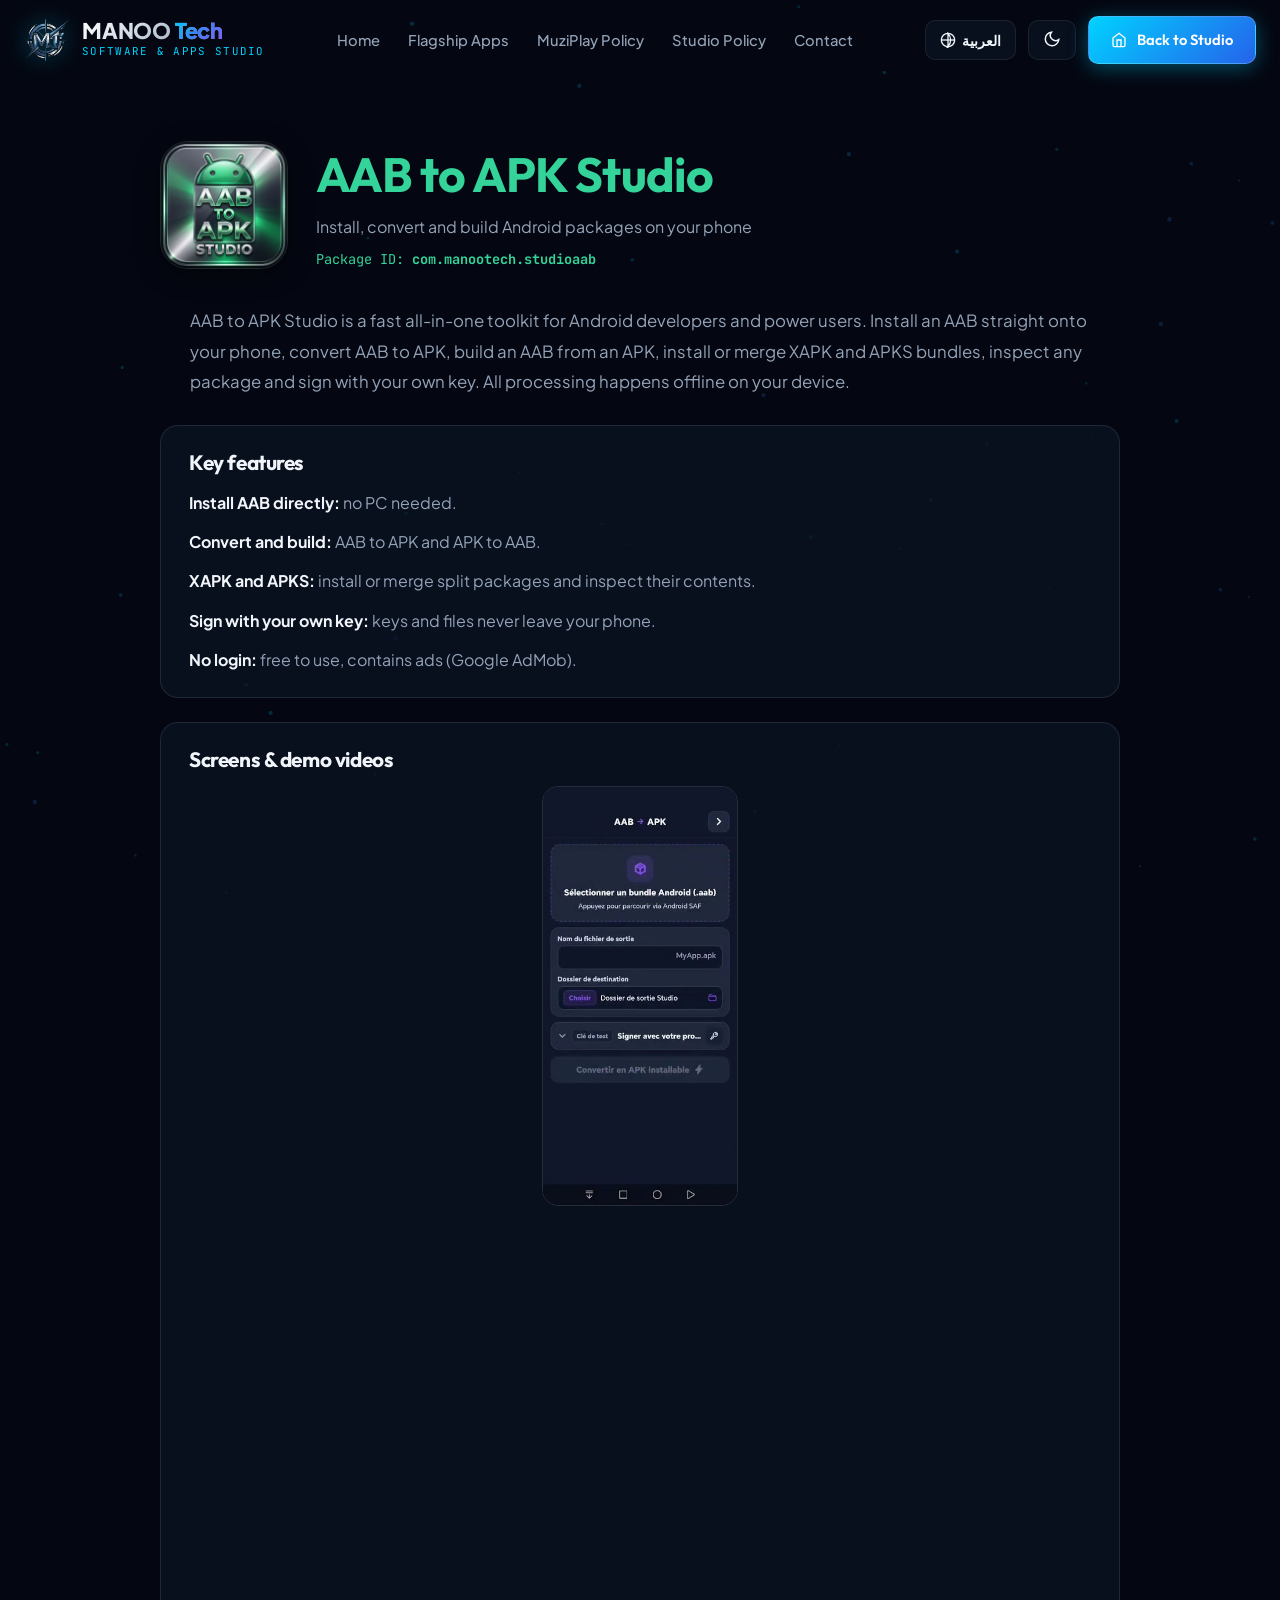
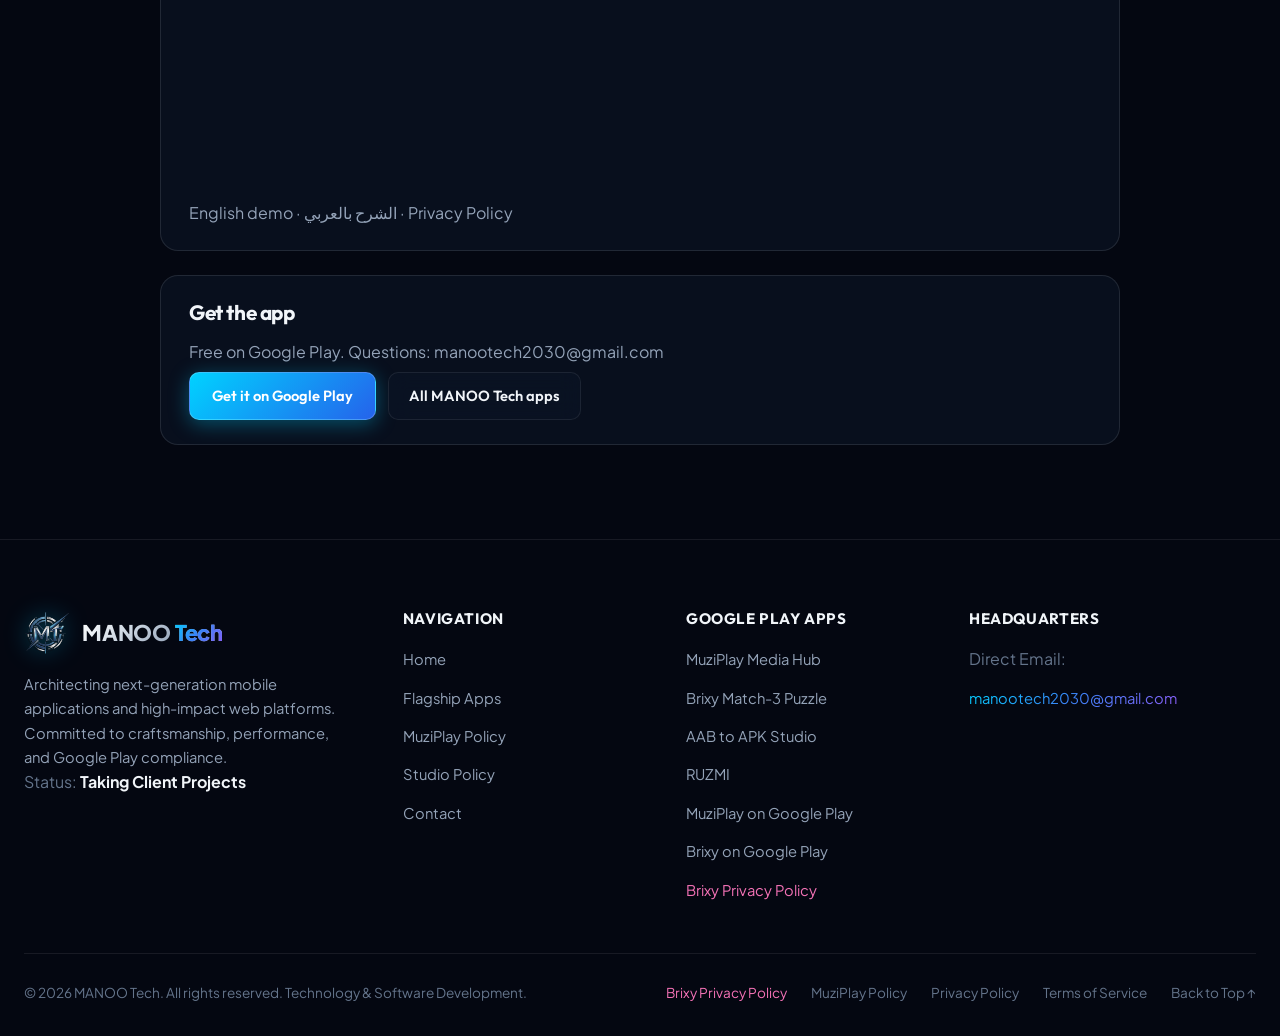
==== commit 1b2cc4f2: "AAB Studio and RUZMI: Play links, remove testing wording" ====
--- a/aab-to-apk-studio.html
+++ b/aab-to-apk-studio.html
@@ -4,7 +4,7 @@
   <meta charset="UTF-8">
   <meta name="viewport" content="width=device-width, initial-scale=1.0">
   <title>AAB to APK Studio | MANOO Tech</title>
-  <meta name="description" content="AAB to APK Studio by MANOO Tech: install AAB directly, convert AAB to APK, build AAB from APK, install XAPK and APKS, offline. Currently in closed testing on Google Play.">
+  <meta name="description" content="AAB to APK Studio by MANOO Tech: install AAB directly, convert AAB to APK, build AAB from APK, install XAPK and APKS, offline.">
   <meta name="robots" content="index, follow">
 
   <!-- Favicon -->
@@ -118,8 +118,7 @@
   <div class="app-page-hero">
     <img class="icon" src="assets/images/aab-studio-icon.png" alt="AAB to APK Studio icon">
     <div>
-      <span class="status-pill"><span class="en-only">Closed Testing on Google Play</span><span class="ar-only">اختبار مغلق على Google Play</span></span>
-      <h1 style="color:#34d399">AAB to APK Studio</h1>
+            <h1 style="color:#34d399">AAB to APK Studio</h1>
       <div class="en-only" style="color:var(--text-muted)">Install, convert and build Android packages on your phone</div>
       <div class="ar-only" style="color:var(--text-muted)">تثبيت وتحويل وبناء حزم أندرويد على هاتفك</div>
       <div class="pkg" dir="ltr" style="margin-top:8px;font-size:.85rem;color:#34d399">Package ID: <strong>com.manootech.studioaab</strong></div>
@@ -133,10 +132,10 @@
     <div class="shots" style="margin-bottom:20px"><img src="assets/images/aab-studio-screen-en.jpg" alt="AAB to APK Studio screen"></div>
     <div class="vid-grid"><iframe src="https://www.youtube-nocookie.com/embed/MrFi4N395EU" title="demo" loading="lazy" allowfullscreen></iframe><iframe src="https://www.youtube-nocookie.com/embed/MbCEY2E-694" title="demo" loading="lazy" allowfullscreen></iframe></div>
     <p style="margin-top:14px;color:var(--text-muted)"><a href="https://youtube.com/shorts/MrFi4N395EU" target="_blank" rel="noopener">English demo</a> · <a href="https://youtube.com/shorts/MbCEY2E-694" target="_blank" rel="noopener">الشرح بالعربي</a> · <a href="https://aab-to-apk-studio-privacy.surge.sh/" target="_blank" rel="noopener"><span class="en-only">Privacy Policy</span><span class="ar-only">سياسة الخصوصية</span></a></p></div>
-  <div class="info-card"><h2><span class="en-only">Availability</span><span class="ar-only">التوفر</span></h2>
-    <p class="en-only" style="color:var(--text-muted)">This app is currently in closed testing on Google Play and is not on the public store yet. This page will get a Google Play link when it is released. Questions: <a href="mailto:manootech2030@gmail.com">manootech2030@gmail.com</a></p>
-    <p class="ar-only" style="color:var(--text-muted)">التطبيق حالياً في الاختبار المغلق على Google Play وغير متاح بعد في المتجر العام. سنضيف رابط Google Play هنا عند الإصدار. للتواصل: <a href="mailto:manootech2030@gmail.com">manootech2030@gmail.com</a></p>
-    <div class="actions"><a class="btn-primary" href="index.html#apps"><span class="en-only">All MANOO Tech apps</span><span class="ar-only">كل تطبيقات MANOO Tech</span></a></div></div>
+  <div class="info-card"><h2><span class="en-only">Get the app</span><span class="ar-only">حمّل التطبيق</span></h2>
+    <p class="en-only" style="color:var(--text-muted)">Free on Google Play. Questions: <a href="mailto:manootech2030@gmail.com">manootech2030@gmail.com</a></p>
+    <p class="ar-only" style="color:var(--text-muted)">مجاني على Google Play. للتواصل: <a href="mailto:manootech2030@gmail.com">manootech2030@gmail.com</a></p>
+    <div class="actions"><a class="btn-primary" href="https://play.google.com/store/apps/details?id=com.manootech.studioaab" target="_blank" rel="noopener noreferrer"><span class="en-only">Get it on Google Play</span><span class="ar-only">احصل عليه من Google Play</span></a><a class="btn-secondary" href="index.html#apps"><span class="en-only">All MANOO Tech apps</span><span class="ar-only">كل تطبيقات MANOO Tech</span></a></div></div></div>
 </div></section>
 </main>
 
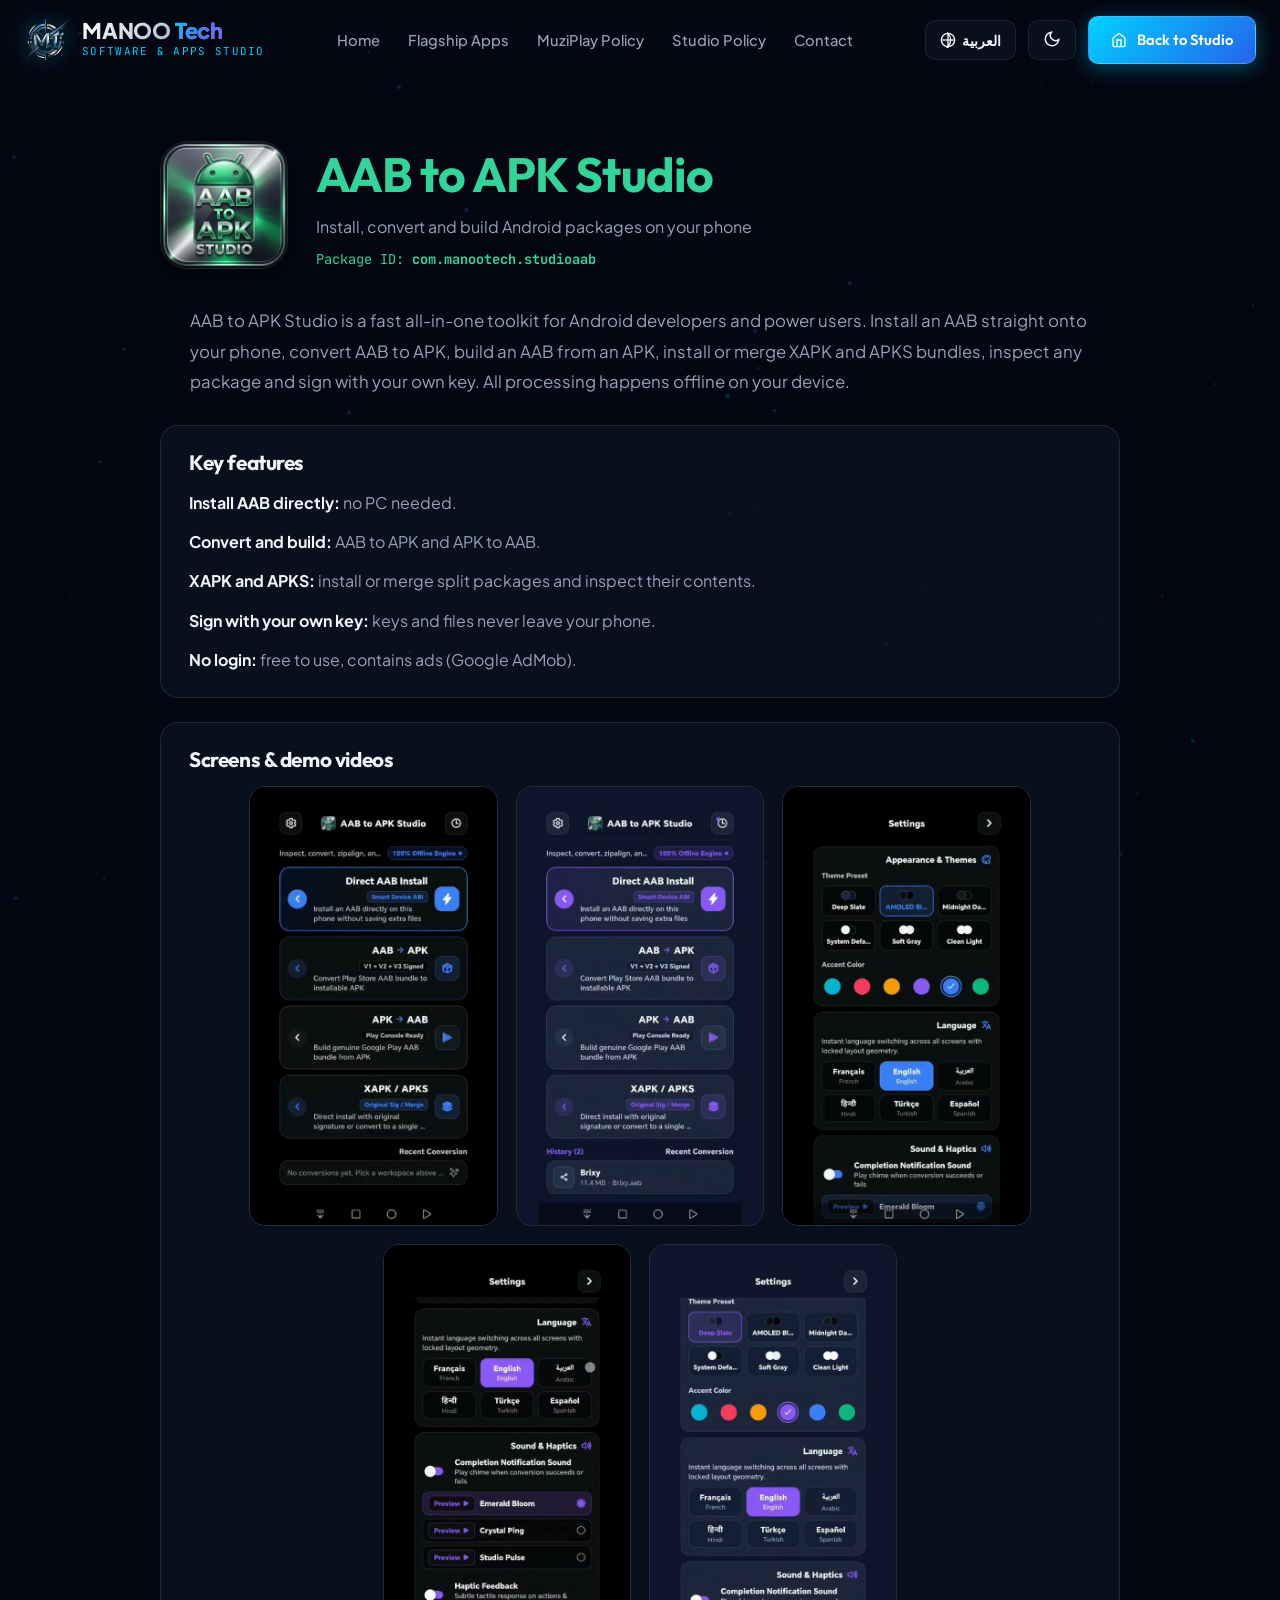
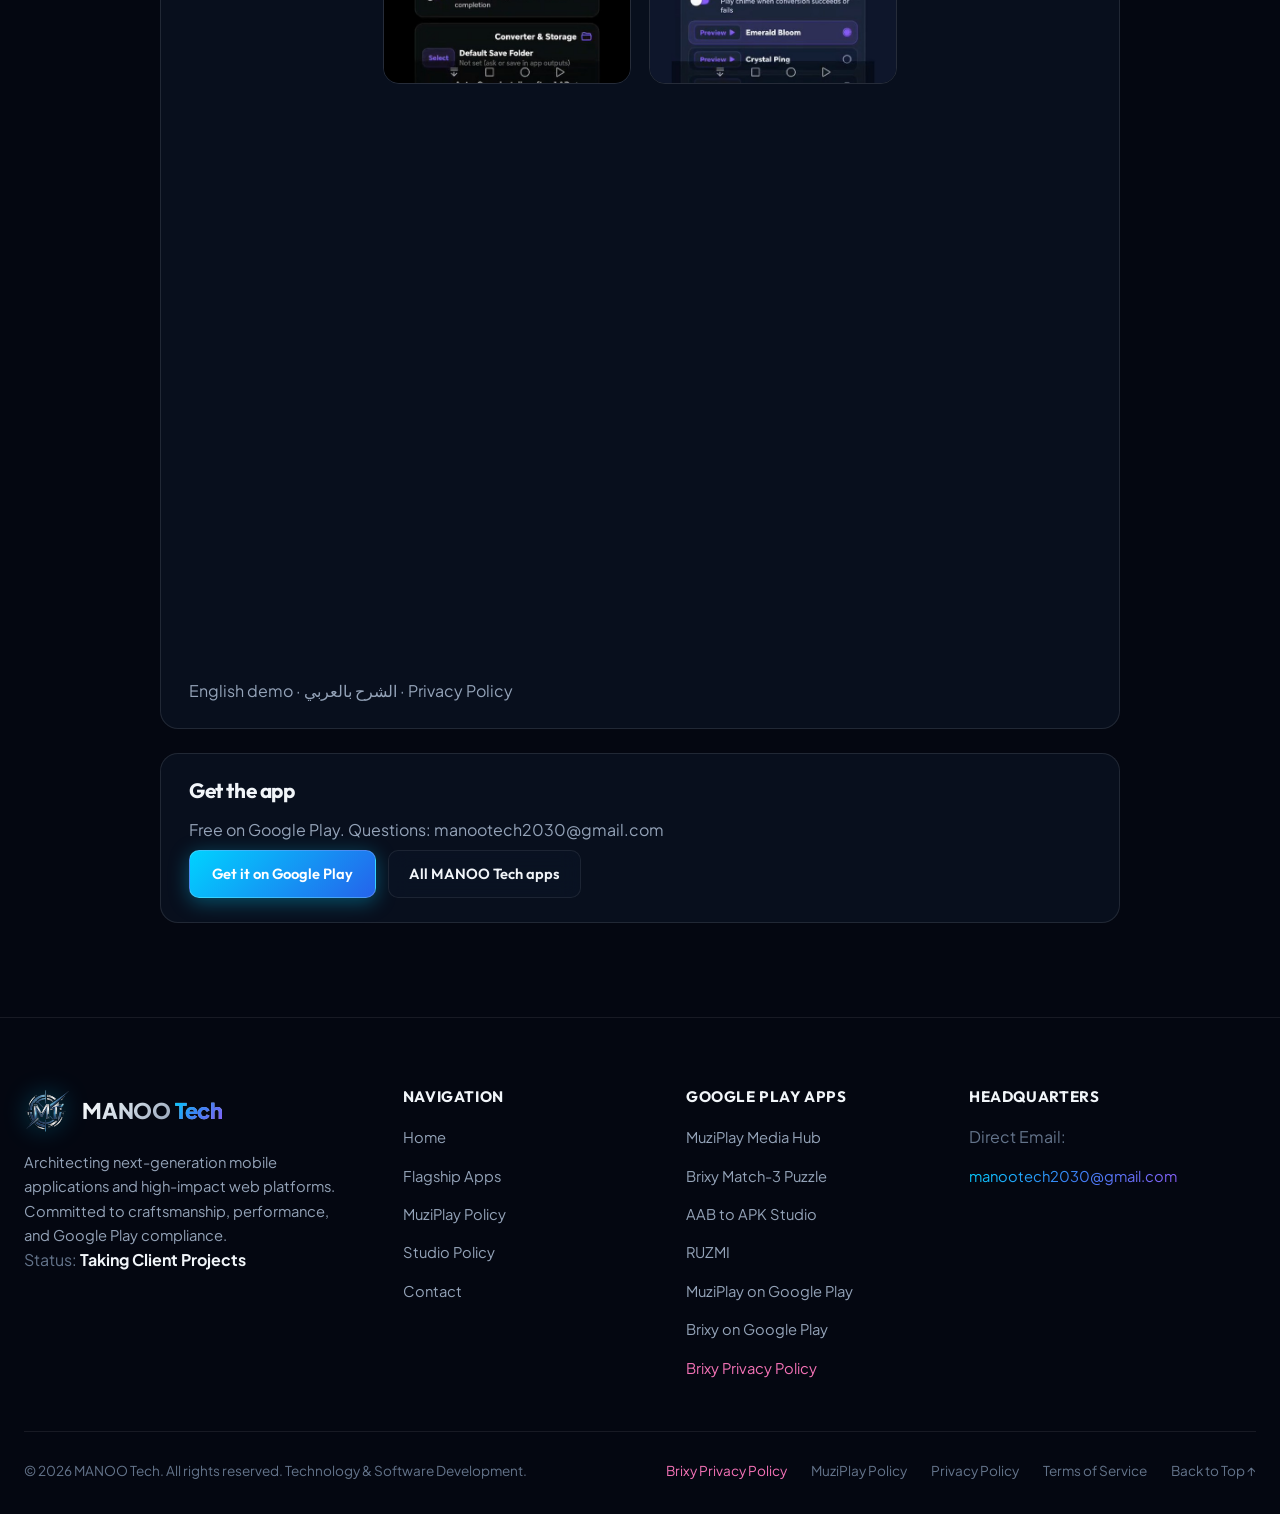
==== commit 1da96d3c: "AAB to APK Studio: real in-app screenshots" ====
--- a/aab-to-apk-studio.html
+++ b/aab-to-apk-studio.html
@@ -35,7 +35,7 @@
   .vid-grid{display:grid;grid-template-columns:repeat(auto-fit,minmax(240px,1fr));gap:20px;justify-items:center}
   .vid-grid iframe{width:100%;max-width:315px;aspect-ratio:9/16;border:0;border-radius:14px}
   .shots{display:flex;gap:18px;flex-wrap:wrap;justify-content:center}
-  .shots img{height:420px;border-radius:16px;border:1px solid rgba(255,255,255,.12)}
+  .shots img{height:440px;border-radius:16px;border:1px solid rgba(255,255,255,.12)}
   .pkg{font-family:var(--font-mono);word-break:break-all}
   .actions{display:flex;gap:12px;flex-wrap:wrap;margin-top:6px}
   @media(max-width:600px){.app-page-hero{flex-direction:column;text-align:center}}
@@ -129,7 +129,7 @@
   <div class="info-card"><h2><span class="en-only">Key features</span><span class="ar-only">أهم المميزات</span></h2>
     <ul class="en-only"><li><strong>Install AAB directly:</strong> no PC needed.</li><li><strong>Convert and build:</strong> AAB to APK and APK to AAB.</li><li><strong>XAPK and APKS:</strong> install or merge split packages and inspect their contents.</li><li><strong>Sign with your own key:</strong> keys and files never leave your phone.</li><li><strong>No login:</strong> free to use, contains ads (Google AdMob).</li></ul><ul class="ar-only"><li><strong>تثبيت AAB مباشرة:</strong> بدون كمبيوتر.</li><li><strong>تحويل وبناء:</strong> من AAB إلى APK ومن APK إلى AAB.</li><li><strong>XAPK وAPKS:</strong> تثبيت أو دمج الحزم المقسّمة وفحص محتواها.</li><li><strong>توقيع بمفتاحك:</strong> المفاتيح والملفات لا تغادر هاتفك.</li><li><strong>بدون تسجيل دخول:</strong> مجاني ويحتوي على إعلانات (Google AdMob).</li></ul></div>
   <div class="info-card"><h2><span class="en-only">Screens &amp; demo videos</span><span class="ar-only">صور وفيديوهات شرح</span></h2>
-    <div class="shots" style="margin-bottom:20px"><img src="assets/images/aab-studio-screen-en.jpg" alt="AAB to APK Studio screen"></div>
+    <div class="shots" style="margin-bottom:20px"><img src="assets/images/aab-studio-home.jpg" alt="AAB to APK Studio Home"><img src="assets/images/aab-studio-home2.jpg" alt="AAB to APK Studio Convert"><img src="assets/images/aab-studio-settings.jpg" alt="AAB to APK Studio Settings"><img src="assets/images/aab-studio-accent.jpg" alt="AAB to APK Studio Themes"><img src="assets/images/aab-studio-settings2.jpg" alt="AAB to APK Studio Options"></div>
     <div class="vid-grid"><iframe src="https://www.youtube-nocookie.com/embed/MrFi4N395EU" title="demo" loading="lazy" allowfullscreen></iframe><iframe src="https://www.youtube-nocookie.com/embed/MbCEY2E-694" title="demo" loading="lazy" allowfullscreen></iframe></div>
     <p style="margin-top:14px;color:var(--text-muted)"><a href="https://youtube.com/shorts/MrFi4N395EU" target="_blank" rel="noopener">English demo</a> · <a href="https://youtube.com/shorts/MbCEY2E-694" target="_blank" rel="noopener">الشرح بالعربي</a> · <a href="https://aab-to-apk-studio-privacy.surge.sh/" target="_blank" rel="noopener"><span class="en-only">Privacy Policy</span><span class="ar-only">سياسة الخصوصية</span></a></p></div>
   <div class="info-card"><h2><span class="en-only">Get the app</span><span class="ar-only">حمّل التطبيق</span></h2>
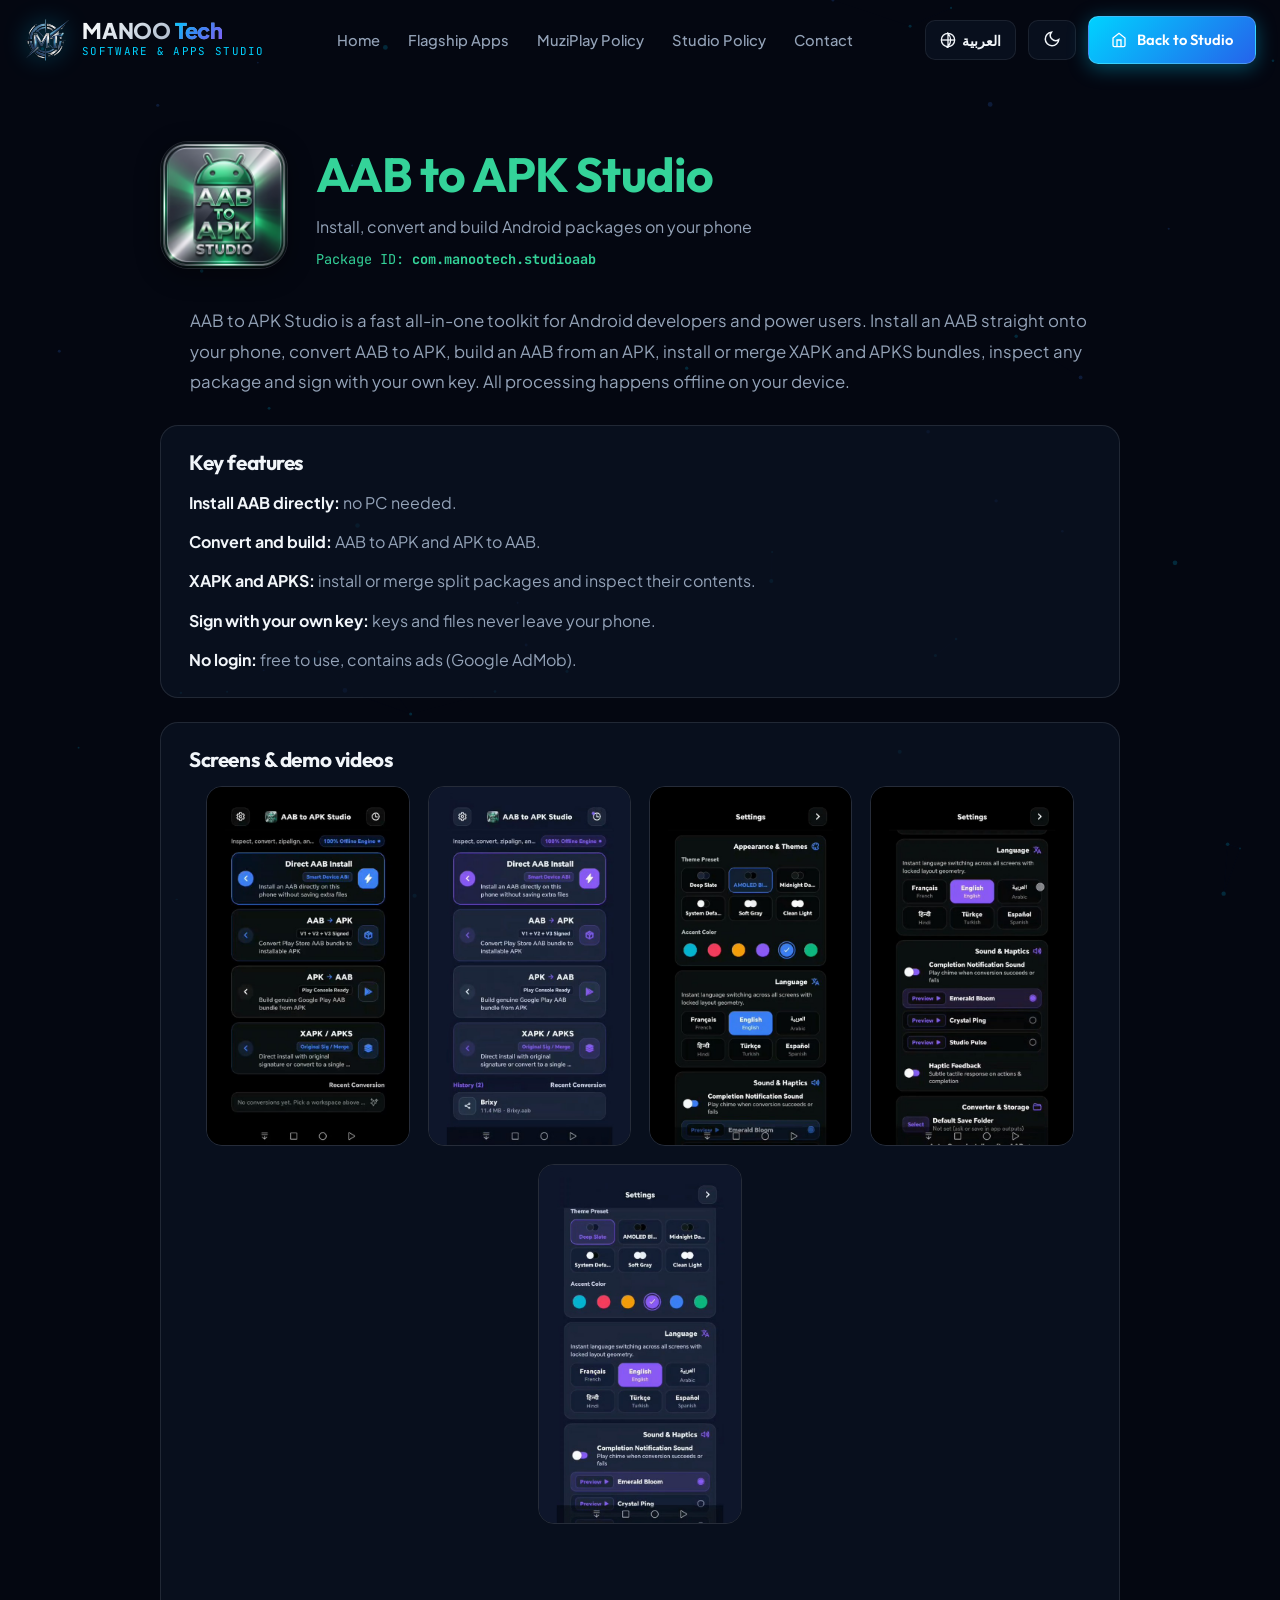
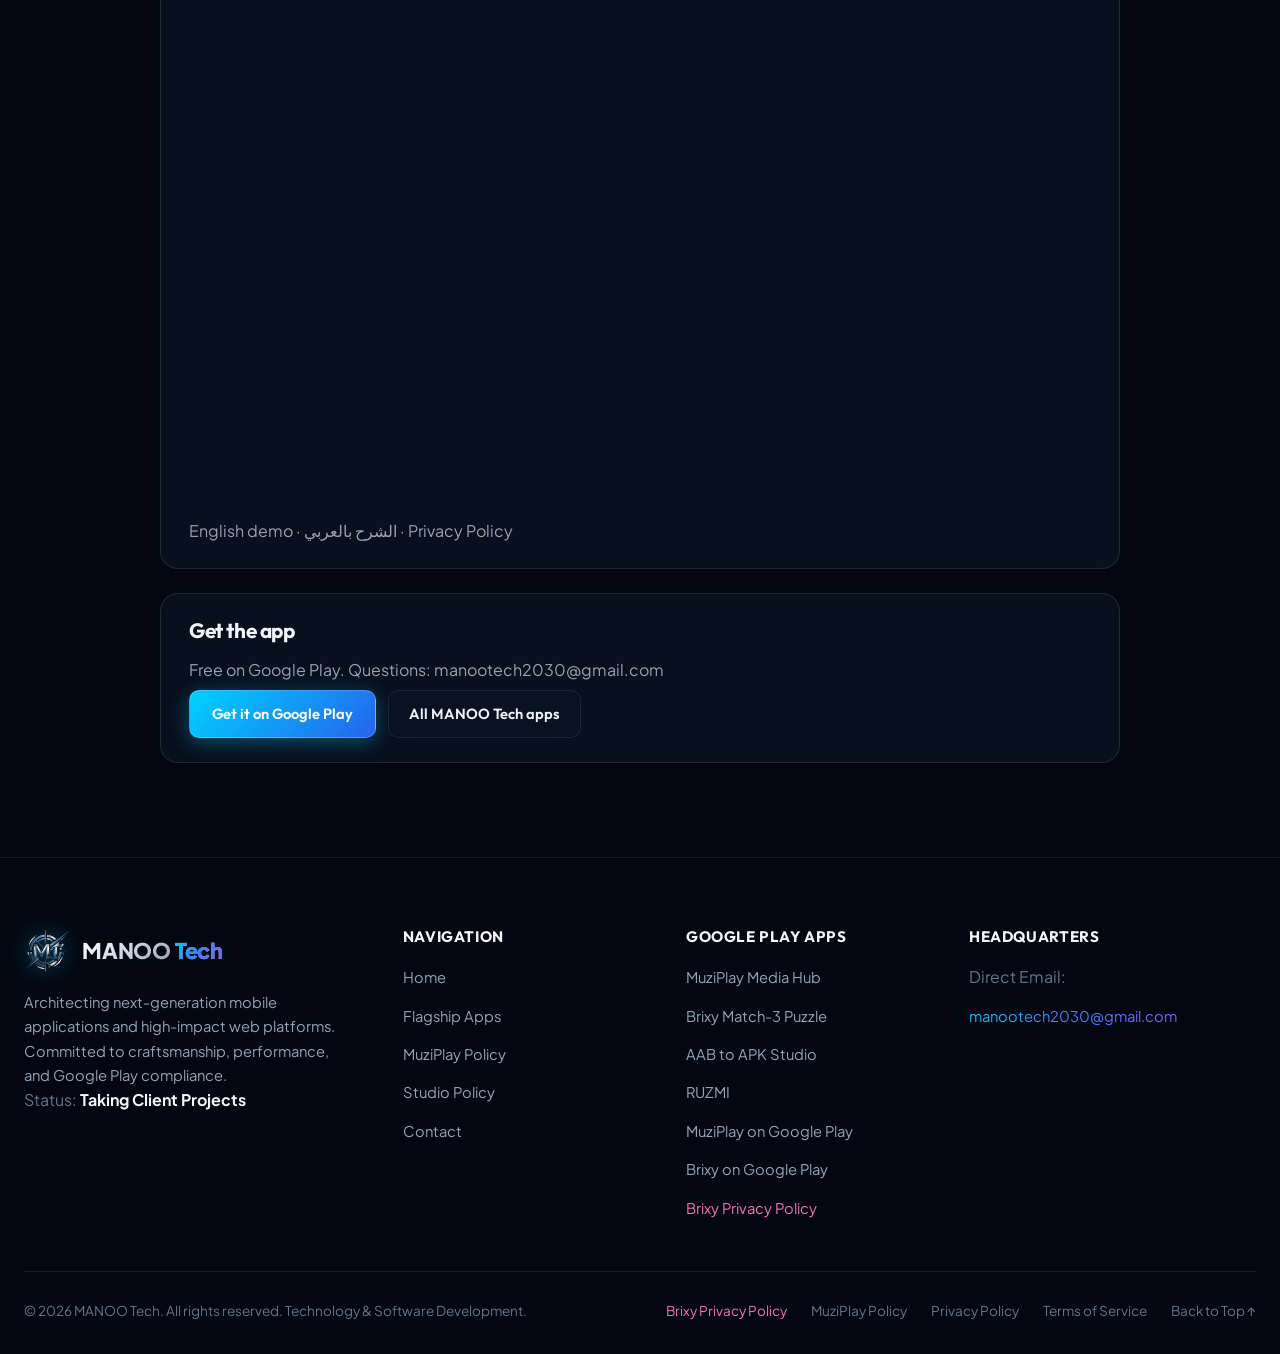
==== commit ea88bfad: "RUZMI: app screens and explainer videos" ====
--- a/aab-to-apk-studio.html
+++ b/aab-to-apk-studio.html
@@ -33,9 +33,9 @@
   .info-card li{line-height:1.7;color:var(--text-muted)}
   .info-card li strong{color:var(--text-main)}
   .vid-grid{display:grid;grid-template-columns:repeat(auto-fit,minmax(240px,1fr));gap:20px;justify-items:center}
-  .vid-grid iframe{width:100%;max-width:315px;aspect-ratio:9/16;border:0;border-radius:14px}
+  .vid-grid iframe{width:100%;max-width:315px;aspect-ratio:9/16;border:0;border-radius:14px;min-height:480px}
   .shots{display:flex;gap:18px;flex-wrap:wrap;justify-content:center}
-  .shots img{height:440px;border-radius:16px;border:1px solid rgba(255,255,255,.12)}
+  .shots img{height:360px;border-radius:16px;border:1px solid rgba(255,255,255,.12)}
   .pkg{font-family:var(--font-mono);word-break:break-all}
   .actions{display:flex;gap:12px;flex-wrap:wrap;margin-top:6px}
   @media(max-width:600px){.app-page-hero{flex-direction:column;text-align:center}}
